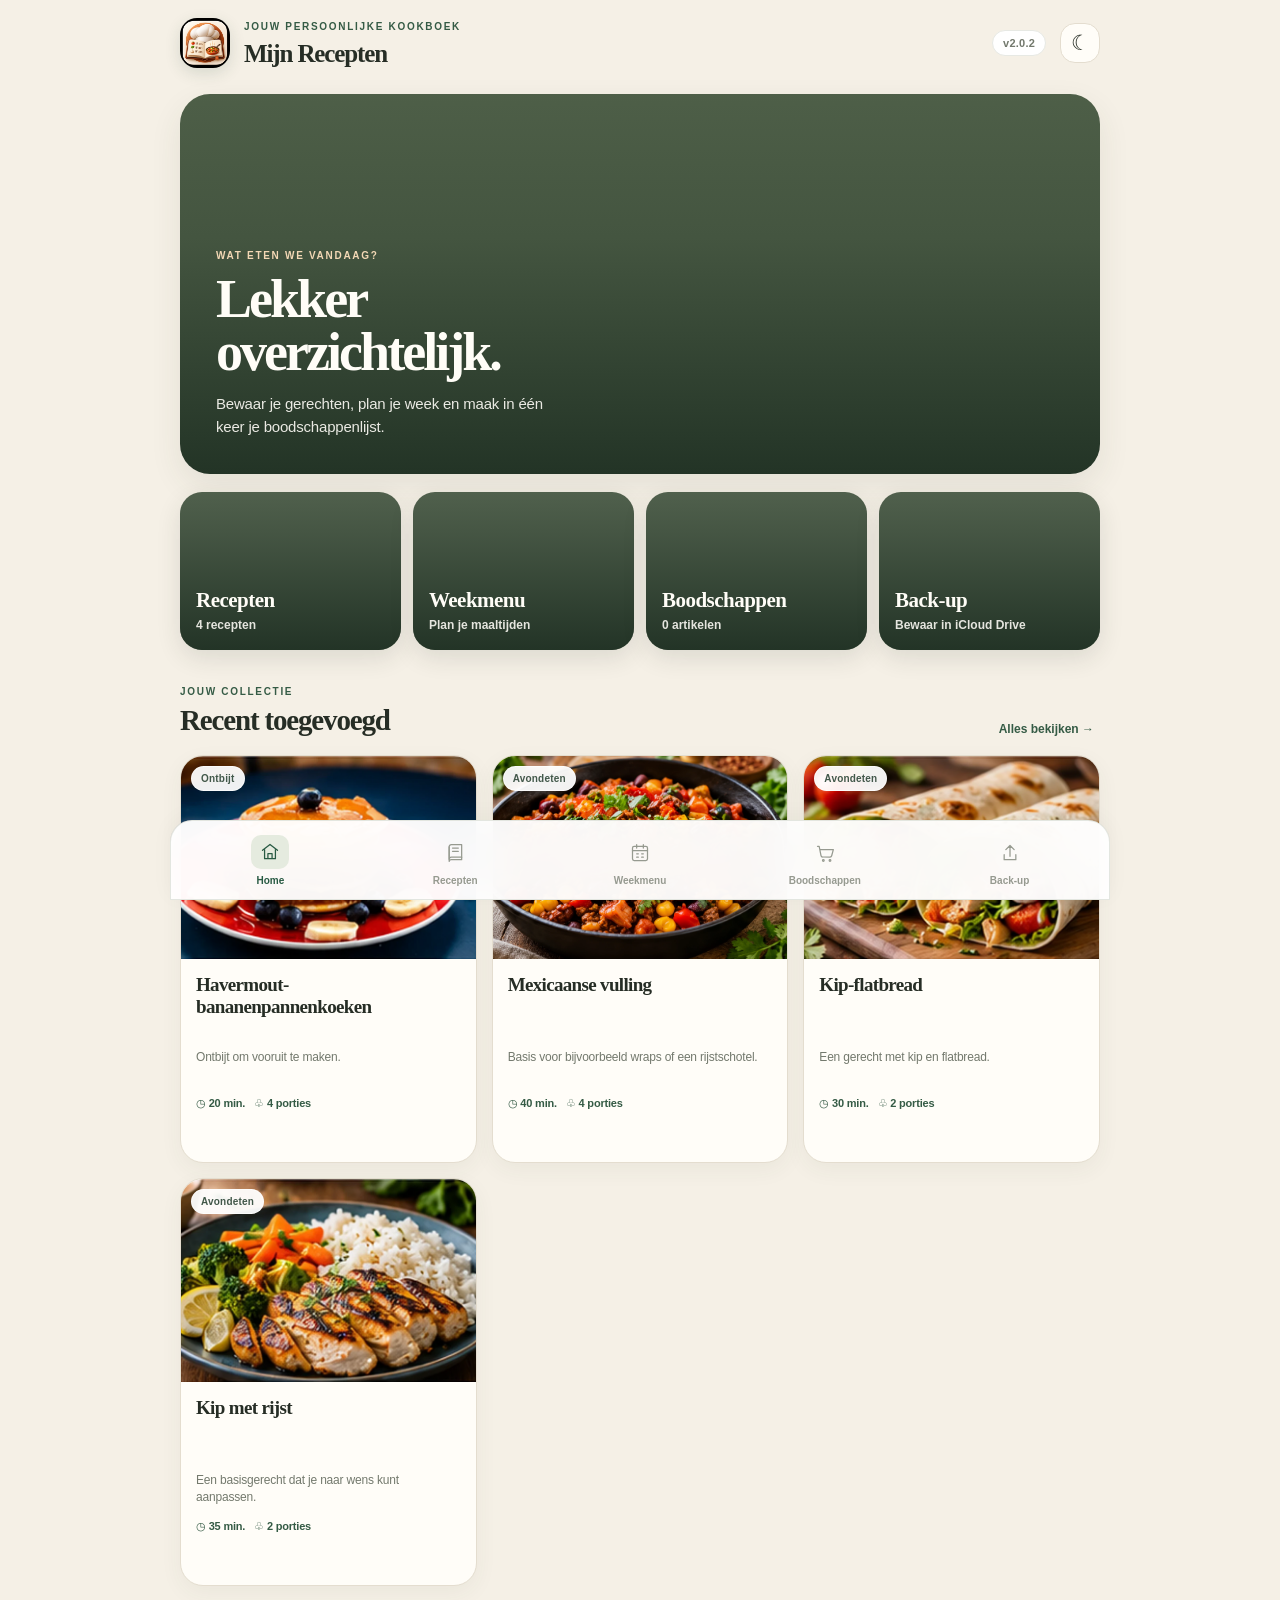
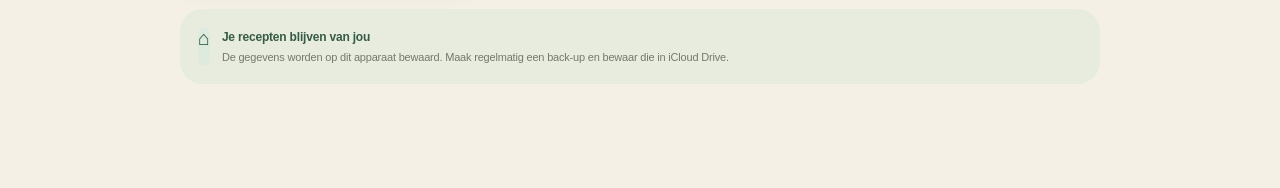
==== index.html @ ea9db0fa "Release Mijn Recepten v2.0.2" ====
<!doctype html>
<html lang="nl">
<head>
  <meta charset="utf-8">
  <meta name="viewport" content="width=device-width, initial-scale=1, viewport-fit=cover">
  <meta name="theme-color" content="#f5f0e6" id="themeColorMeta">
  <meta name="apple-mobile-web-app-capable" content="yes">
  <meta name="apple-mobile-web-app-status-bar-style" content="default">
  <link rel="apple-touch-icon" href="icons/apple-touch-icon.png">
  <link rel="icon" type="image/png" sizes="64x64" href="icons/favicon.png">
  <meta name="description" content="Jouw persoonlijke receptenboek, weekmenu en boodschappenlijst.">
  <title>Mijn Recepten</title>
  <link rel="manifest" href="manifest.webmanifest">
  <link rel="stylesheet" href="styles.css?v=2.0.2">
</head>
<body>
  <div class="app-shell">
    <header class="topbar">
      <img class="brand-mark" src="icons/icon-192.png" alt="" aria-hidden="true">
      <div class="brand-copy"><p class="eyebrow">JOUW PERSOONLIJKE KOOKBOEK</p><h1>Mijn Recepten</h1></div>
      <span class="app-version" data-app-version aria-label="Appversie 1.9.5">v1.9.5</span>
      <button class="theme-toggle" id="themeToggle" type="button" aria-label="Donkere modus inschakelen" title="Donkere modus inschakelen"><span id="themeToggleIcon" aria-hidden="true">☾</span></button>
    </header>

    <main>
      <section class="view active" id="view-home" aria-labelledby="homeTitle">
        <div class="hero">
          <div><p class="eyebrow">WAT ETEN WE VANDAAG?</p><h2 id="homeTitle">Lekker overzichtelijk.</h2><p class="muted">Bewaar je gerechten, plan je week en maak in één keer je boodschappenlijst.</p></div>
          <div class="hero-illustration" aria-hidden="true">✳</div>
        </div>
        <div class="quick-grid">
          <button class="quick-card quick-card-recipes" data-nav="recipes" aria-label="Recepten">
            <span class="quick-card-copy"><strong>Recepten</strong><small id="recipeCount">0 recepten</small></span>
          </button>
          <button class="quick-card quick-card-week" data-nav="week" aria-label="Weekmenu">
            <span class="quick-card-copy"><strong>Weekmenu</strong><small>Plan je maaltijden</small></span>
          </button>
          <button class="quick-card quick-card-shopping" data-nav="shopping" aria-label="Boodschappen">
            <span class="quick-card-copy"><strong>Boodschappen</strong><small id="shoppingCount">0 artikelen</small></span>
          </button>
          <button class="quick-card quick-card-backup" data-nav="backup" aria-label="Back-up">
            <span class="quick-card-copy"><strong>Back-up</strong><small>Bewaar in iCloud Drive</small></span>
          </button>
        </div>
        <div class="section-heading"><div><p class="eyebrow">JOUW COLLECTIE</p><h2>Recent toegevoegd</h2></div><button class="text-button" data-nav="recipes">Alles bekijken →</button></div>
        <div id="recentRecipes" class="recipe-grid"></div>
        <div class="privacy-note"><span>⌂</span><div><strong>Je recepten blijven van jou</strong><p>De gegevens worden op dit apparaat bewaard. Maak regelmatig een back-up en bewaar die in iCloud Drive.</p></div></div>
      </section>

      <section class="view" id="view-recipes" aria-labelledby="recipesTitle">
        <div class="page-heading"><div><p class="eyebrow">JOUW COLLECTIE</p><h2 id="recipesTitle">Recepten</h2><p class="muted">Alles op één plek, helemaal aanpasbaar.</p></div><button class="primary-button" id="addRecipeTop"><span aria-hidden="true">＋</span><span>Recept toevoegen</span></button></div>
        <label class="searchbox"><span>⌕</span><input id="recipeSearch" type="search" placeholder="Zoek op gerecht of ingrediënt…" autocomplete="off"></label>
        <div class="filter-row" id="categoryFilters"></div>
        <div id="allRecipes" class="recipe-grid"></div>
        <div id="recipesEmpty" class="empty-state hidden"><div class="empty-icon">▤</div><h3>Nog geen recepten gevonden</h3><p>Voeg een recept toe of pas je zoekopdracht aan.</p><button class="primary-button" id="addRecipeEmpty">Recept toevoegen</button></div>
      </section>

      <section class="view" id="view-week" aria-labelledby="weekTitle">
        <div class="week-hero" role="img" aria-label="Een tafel met verschillende gerechten"><div><p class="eyebrow">IETS LEKKERS OP DE PLANNING</p><h2>Een smakelijke week.</h2><p>Kies je gerechten en maak plannen voor de komende dagen.</p></div></div>
        <div class="page-heading"><div><p class="eyebrow">VOORUIT PLANNEN</p><h2 id="weekTitle">Weekmenu</h2><p class="muted">Kies een gerecht voor iedere dag.</p></div><button class="secondary-button" id="clearWeek">Leegmaken</button></div>
        <div id="weekDays" class="week-list"></div>
        <div class="bottom-action"><div><strong>Alles op je boodschappenlijst?</strong><p class="muted">Combineer de ingrediënten uit je weekmenu.</p></div><button class="primary-button" id="makeWeekList">Maak lijst →</button></div>
      </section>

      <section class="view" id="view-shopping" aria-labelledby="shoppingTitle">
        <div class="shopping-hero" role="img" aria-label="Verse ingrediënten op een houten tafel">
          <div><p class="eyebrow">VERS & GOED VOORBEREID</p><h2>Alles op je lijstje.</h2><p>Een beetje plannen, heerlijk koken.</p></div>
        </div>
        <div class="page-heading"><div><p class="eyebrow">KLAAR OM TE WINKELEN</p><h2 id="shoppingTitle">Boodschappen</h2><p class="muted">Gecombineerd uit je geselecteerde recepten.</p></div><button class="secondary-button" id="clearShopping">Wissen</button></div>
        <div class="shopping-summary"><div><span class="summary-number" id="shoppingTotal">0</span><span class="muted"> artikelen</span></div><div><span class="summary-number" id="shoppingDone">0</span><span class="muted"> afgevinkt</span></div></div>
        <div id="shoppingItems" class="shopping-groups"></div>
        <div class="shopping-add"><input id="manualItem" type="text" placeholder="Artikel toevoegen…" maxlength="120"><button class="primary-button" id="addManualItem">Toevoegen</button></div>
        <div class="export-panel"><div><strong>Naar Apple Herinneringen</strong><p class="muted">Deel je lijst met de iOS-Opdracht ‘Voeg boodschappen toe’.</p></div><button class="primary-button" id="shareShopping">Deel lijst ↗</button></div>
        <p class="helper-text">Deel de lijst via het iOS-deelmenu en kies je ingestelde Opdracht. De webapp kan Herinneringen niet rechtstreeks aanpassen.</p>
      </section>

      <section class="view" id="view-backup" aria-labelledby="backupTitle">
        <div class="page-heading"><div><p class="eyebrow">JOUW GEGEVENS</p><h2 id="backupTitle">Back-up & herstel</h2><p class="muted">Bewaar zelf een kopie in iCloud Drive.</p><p class="helper-text">Appversie <span data-app-version>1.7.8</span></p></div><div class="backup-icon">↥</div></div>
        <div class="backup-card"><div class="backup-symbol">↓</div><h3>Back-up maken</h3><p>Download je recepten, weekmenu en boodschappen als één JSON-bestand. Sla het bestand daarna op in iCloud Drive via de Bestanden-app.</p><button class="primary-button full-width" id="exportBackup">Download back-upbestand</button></div>
        <div class="backup-card"><div class="backup-symbol">↑</div><h3>Back-up terugzetten</h3><p>Importeer een eerder gemaakt back-upbestand. Je kunt bestaande gegevens vervangen of de recepten samenvoegen.</p><label class="file-button full-width">Kies back-upbestand<input id="importFile" type="file" accept="application/json,.json"></label><div id="importOptions" class="import-options hidden"><p id="importSummary"></p><div class="button-row"><button class="secondary-button" id="mergeImport">Samenvoegen</button><button class="danger-button" id="replaceImport">Alles vervangen</button></div></div></div>
        <div class="backup-card"><div class="backup-symbol">✳</div><h3>Recepten importeren vanuit ChatGPT</h3><p>Vraag ChatGPT om een JSON-receptenbestand voor Mijn Recepten. Kies dat bestand hier. Alleen recepten worden geïmporteerd; je weekmenu en boodschappen blijven ongewijzigd.</p><label class="file-button full-width">Kies receptenbestand (.json)<input id="recipeImportFile" type="file" accept="application/json,.json"></label><div id="recipeImportOptions" class="import-options hidden"><p id="recipeImportSummary"></p><div class="button-row"><button class="secondary-button" id="importNewRecipes">Alleen nieuwe toevoegen</button><button class="primary-button" id="updateImportedRecipes">Importeren / bijwerken</button></div></div><p class="helper-text">Dubbele recepten worden herkend op naam. ‘Alleen nieuwe toevoegen’ slaat bestaande namen over; ‘Importeren / bijwerken’ werkt bestaande recepten met dezelfde naam bij.</p></div>
        <div class="privacy-note"><span>i</span><div><strong>Goed om te weten</strong><p>Deze webapp gebruikt lokale browseropslag. Verwijder de websitegegevens niet voordat je een back-up hebt gemaakt. De back-up is niet automatisch versleuteld; bewaar het bestand op een plek waar alleen jij toegang toe hebt.</p></div></div>
      </section>
    </main>

    <nav class="tabbar" aria-label="Hoofdnavigatie">
      <button class="tab active" data-nav="home"><span class="tab-icon"><svg viewBox="0 0 24 24" aria-hidden="true"><path d="m3 10 9-7 9 7"/><path d="M5.5 9v11h13V9M9.5 20v-6h5v6"/></svg></span><small>Home</small></button>
      <button class="tab" data-nav="recipes"><span class="tab-icon"><svg viewBox="0 0 24 24" aria-hidden="true"><path d="M5 4.5A2.5 2.5 0 0 1 7.5 2H20v18H7.5A2.5 2.5 0 0 0 5 22z"/><path d="M5 4.5v15A2.5 2.5 0 0 1 7.5 17H20M9 6h7M9 10h7"/></svg></span><small>Recepten</small></button>
      <button class="tab" data-nav="week"><span class="tab-icon"><svg viewBox="0 0 24 24" aria-hidden="true"><rect x="3" y="4" width="18" height="17" rx="2"/><path d="M16 2v4M8 2v4M3 9h18M8 13h2M14 13h2M8 17h2M14 17h2"/></svg></span><small>Weekmenu</small></button>
      <button class="tab" data-nav="shopping"><span class="tab-icon"><svg viewBox="0 0 24 24" aria-hidden="true"><path d="M3 4h2l2.2 11.2a2 2 0 0 0 2 1.6h8.9a2 2 0 0 0 1.9-1.5L22 8H6"/><circle cx="10" cy="21" r="1"/><circle cx="18" cy="21" r="1"/></svg></span><small>Boodschappen</small></button>
      <button class="tab" data-nav="backup"><span class="tab-icon"><svg viewBox="0 0 24 24" aria-hidden="true"><path d="M12 16V3m-5 5 5-5 5 5"/><path d="M5 14v6h14v-6"/></svg></span><small>Back-up</small></button>
    </nav>
  </div>

  <dialog id="recipeDialog" class="modal">
    <form id="recipeForm" method="dialog">
      <div class="modal-header"><div><p class="eyebrow">RECEPT BEWERKEN</p><h2 id="recipeDialogTitle">Nieuw recept</h2></div><button type="button" class="icon-button" id="closeRecipe" aria-label="Sluiten">×</button></div>
      <input type="hidden" id="recipeId">
      <label class="field-label">Naam van het gerecht<input id="recipeName" required maxlength="120" placeholder="Bijv. Kip met rijst"></label>
      <div class="two-columns"><label class="field-label">Maaltijdmoment<select id="recipeMealMoment"><option value="">Geen maaltijdmoment</option><option>Ontbijt</option><option>Lunch</option><option>Avondeten</option><option>Snack</option><option>Dessert</option><option>Bijgerecht</option></select></label><label class="field-label">Porties<input id="recipeServings" type="number" min="1" max="100" value="2" required></label></div>
      <label class="field-label">Keuken<select id="recipeCuisine"><option value="">Niet opgegeven</option><option>Nederlands</option><option>Italiaans</option><option>Mexicaans</option><option>Marokkaans</option><option>Aziatisch</option><option>Indonesisch</option><option>Indiaas</option><option>Midden-Oosters</option><option>Internationaal</option></select></label>
      <label class="field-label">Tags <input id="recipeTags" list="recipeTagOptions" placeholder="Kies of typ tags (komma-gescheiden)"><datalist id="recipeTagOptions"><option value="Mealprep"><option value="Pasta"><option value="Rijst &amp; Bowls"><option value="Wraps &amp; Flatbreads"><option value="Kip"><option value="Salades"><option value="Vegetarisch"><option value="Curry"></datalist><span class="helper-text">Optioneel: voeg eigen tags toe, gescheiden door komma’s. Laat leeg als je geen tags wilt; verwijder tekst om tags weg te halen.</span></label>
      <label class="kids-toggle"><input id="recipeKids" type="checkbox"><span>Kindvriendelijk recept</span></label>

      <div class="two-columns"><label class="field-label">Voorbereiding (min.)<input id="recipePrep" type="number" min="0" max="999" value="10"></label><label class="field-label">Bereiding (min.)<input id="recipeCook" type="number" min="0" max="999" value="20"></label></div>
      <label class="field-label">Korte omschrijving<textarea id="recipeDescription" rows="2" placeholder="Wat maakt dit gerecht lekker?"></textarea></label>
      <div class="recipe-photo-editor">
        <div><strong>Foto van het gerecht</strong><p class="muted">Kies een foto uit Foto’s. De afbeelding wordt verkleind en bij dit recept op je iPhone bewaard.</p></div>
        <img id="recipePhotoPreview" class="recipe-photo-preview" alt="Voorbeeld van de gerechtfoto">
        <label class="secondary-button photo-pick-button">Kies iPhone-foto<input id="recipePhotoInput" type="file" accept="image/*"></label>
        <label class="field-label photo-library-label">Of kies uit de fotobibliotheek<select id="recipePhotoLibrary"><option value="">Automatische gerechtfoto</option>
          <option value="havermout-bananenpannenkoeken">Havermout-bananenpannenkoeken</option><option value="mexicaanse-vulling">Mexicaanse vulling</option><option value="kip-met-rijst">Kip met rijst</option><option value="kip-wraps">Kip-wraps</option><option value="pasta-bolognese">Pasta bolognese</option><option value="pasta-carbonara">Pasta carbonara</option><option value="noedels-kip">Noedels met kip</option><option value="kip-curry">Kip curry</option><option value="groentesoep">Groentesoep</option><option value="linzencurry">Linzencurry</option><option value="shakshuka">Shakshuka</option><option value="zalm-met-rijst">Zalm met rijst</option><option value="tonijnsalade">Tonijnsalade</option><option value="quinoa-bowl">Quinoa bowl</option><option value="aardappelen-groente-kip">Aardappelen, groente en kip</option><option value="smoothie-bowl">Smoothie bowl</option><option value="omelet-groente">Omelet met groente</option><option value="hamburgers">Hamburgers</option><option value="falafel-wraps">Falafel-wraps</option><option value="linzensoep">Linzensoep</option><option value="kwark-met-fruit">Kwark met fruit</option>
        </select></label>
        <button type="button" class="text-button photo-remove-button" id="removeRecipePhoto">Eigen foto verwijderen</button>
      </div>
      <div class="subform-heading"><div><h3>Ingrediënten</h3><p class="muted">Hoeveelheid en eenheid zijn optioneel.</p></div><button type="button" class="small-button" id="addIngredient">＋ Ingrediënt</button></div>
      <div id="ingredientEditor" class="ingredient-editor"></div>
      <div class="subform-heading"><div><h3>Bereidingsstappen</h3><p class="muted">Eén stap per regel.</p></div><button type="button" class="small-button" id="addStep">＋ Stap</button></div>
      <div id="stepEditor" class="step-editor"></div>
      <label class="field-label">Eigen notities<textarea id="recipeNotes" rows="2" placeholder="Variaties, tips of bewaarinstructies"></textarea></label>
      <div class="button-row modal-actions"><button type="button" class="secondary-button" id="cancelRecipe">Annuleren</button><button type="submit" class="primary-button">Recept opslaan</button></div>
    </form>
  </dialog>

  <dialog id="detailDialog" class="modal detail-modal"><div id="recipeDetail"></div></dialog>
  <dialog id="weekPickerDialog" class="modal"><form method="dialog" id="weekPickerForm"><div class="modal-header"><div><p class="eyebrow">WEEKMENU</p><h2>Maaltijd plannen</h2></div><button type="button" class="icon-button" id="closeWeekPicker">×</button></div><input type="hidden" id="weekDayKey"><label class="field-label">Kies een recept<select id="weekRecipeSelect"></select></label><label class="field-label">Aantal personen<input id="weekServings" type="number" min="1" max="100" value="2"></label><div class="button-row modal-actions"><button type="button" class="secondary-button" id="removeWeekMeal">Verwijderen</button><button type="submit" class="primary-button">Opslaan</button></div></form></dialog>
  <div id="toast" class="toast" role="status" aria-live="polite"></div>
  <script src="app.js?v=2.0.2"></script>
</body>
</html>
---- styles.css ----
:root{--bg:#f7f5ef;--surface:#fffefa;--ink:#252b24;--muted:#777d72;--line:#e7e5dc;--green:#3e624b;--green-dark:#2f4e3b;--green-pale:#e8eee5;--orange:#d88b54;--red:#a74438;--radius:20px;--shadow:0 8px 28px rgba(42,53,40,.06);font-family:-apple-system,BlinkMacSystemFont,"Segoe UI",sans-serif;color:var(--ink);background:var(--bg);font-synthesis:none}*{box-sizing:border-box}body{margin:0;background:var(--bg);min-height:100vh}.app-shell{max-width:900px;margin:0 auto;padding:0 18px calc(100px + env(safe-area-inset-bottom))}.app-version{margin-left:auto;align-self:center;color:var(--muted);font-size:10px;font-weight:600;letter-spacing:.02em;padding:5px 8px;border:1px solid var(--line);border-radius:999px;background:rgba(255,254,250,.65)}.topbar{display:flex;align-items:center;gap:12px;padding:calc(15px + env(safe-area-inset-top)) 0 22px}.brand-mark{width:42px;height:42px;display:grid;place-items:center;background:var(--green);color:white;border-radius:14px;font-size:13px;font-weight:800;letter-spacing:.05em}.brand-copy{flex:1}.eyebrow{font-size:10px;font-weight:800;letter-spacing:.14em;color:var(--green);margin:0 0 6px}.brand-copy h1{font-size:21px;margin:0;letter-spacing:-.04em}.icon-button{width:42px;height:42px;border:1px solid var(--line);border-radius:14px;background:var(--surface);font-size:23px;color:var(--green);cursor:pointer}.view{display:none;animation:fade .18s ease}.view.active{display:block}@keyframes fade{from{opacity:.65;transform:translateY(3px)}to{opacity:1;transform:none}}h2{font-size:28px;letter-spacing:-.045em;line-height:1.1;margin:0 0 8px}h3{font-size:17px;letter-spacing:-.025em;margin:0 0 6px}p{line-height:1.5}.muted{color:var(--muted);font-size:13px;margin:0}.hero{background:#e9eee5;border-radius:26px;padding:24px 22px;display:flex;align-items:center;min-height:180px;overflow:hidden;position:relative}.hero>div:first-child{max-width:440px;position:relative;z-index:1}.hero h2{font-size:32px;max-width:300px}.hero .muted{max-width:360px}.hero-illustration{position:absolute;right:-12px;bottom:-45px;width:165px;height:165px;border-radius:50%;background:#d3dfce;color:#6d8b6e;display:grid;place-items:center;font-size:100px;opacity:.85}.quick-grid{display:grid;grid-template-columns:repeat(2,minmax(0,1fr));gap:11px;margin:16px 0 30px}.quick-card{display:flex;flex-direction:column;align-items:flex-start;text-align:left;gap:8px;background:var(--surface);border:1px solid var(--line);border-radius:18px;padding:16px;min-height:125px;cursor:pointer;color:var(--ink)}.quick-icon{display:grid;place-items:center;background:var(--green-pale);color:var(--green);width:35px;height:35px;border-radius:12px;font-size:20px}.quick-card strong{font-size:14px}.quick-card small{font-size:11px;color:var(--muted)}.section-heading,.page-heading{display:flex;align-items:center;justify-content:space-between;gap:14px;margin:25px 0 16px}.section-heading h2{font-size:22px;margin:0}.text-button{border:0;background:transparent;color:var(--green);font-weight:700;font-size:12px;white-space:nowrap;cursor:pointer}.page-heading{align-items:flex-start;margin:5px 0 22px}.page-heading h2{margin-bottom:7px}.primary-button,.secondary-button,.danger-button,.small-button,.file-button{display:inline-flex;justify-content:center;align-items:center;gap:7px;border-radius:13px;padding:12px 15px;font-weight:700;font-size:12px;border:1px solid transparent;cursor:pointer;text-decoration:none;min-height:42px}.primary-button{background:var(--green);color:white}.primary-button:hover{background:var(--green-dark)}.secondary-button{background:var(--surface);color:var(--green);border-color:var(--line)}.danger-button{background:#fff0ee;color:var(--red);border-color:#f0d4d0}.small-button{padding:8px 10px;min-height:34px;background:var(--green-pale);color:var(--green)}.full-width{width:100%}.searchbox{display:flex;align-items:center;gap:10px;background:var(--surface);border:1px solid var(--line);border-radius:15px;padding:0 14px;height:48px}.searchbox span{font-size:24px;color:var(--muted)}input,textarea,select{font:inherit;color:var(--ink)}.searchbox input{border:0;outline:0;background:transparent;width:100%;font-size:13px}.filter-row{display:flex;gap:7px;overflow-x:auto;padding:13px 0 17px;scrollbar-width:none}.filter-chip{border:1px solid var(--line);background:var(--surface);border-radius:99px;padding:8px 12px;font-size:11px;white-space:nowrap;color:var(--muted);cursor:pointer}.filter-chip.active{background:var(--green);border-color:var(--green);color:white}.recipe-grid{display:grid;grid-template-columns:repeat(2,minmax(0,1fr));gap:12px}.recipe-card{background:var(--surface);border:1px solid var(--line);border-radius:18px;overflow:hidden;cursor:pointer;min-width:0;box-shadow:0 3px 12px rgba(40,50,40,.025)}.recipe-card:active{transform:scale(.99)}.recipe-art{height:112px;background:linear-gradient(135deg,#e9eee5,#f4e9dc);display:grid;place-items:center;font-size:36px;position:relative}.recipe-art .category-pill{position:absolute;left:9px;top:9px;background:rgba(255,254,250,.9);border-radius:99px;padding:5px 8px;font-size:9px;color:var(--green);font-weight:700}.recipe-card-body{padding:12px}.recipe-card h3{font-size:14px;line-height:1.3;min-height:35px}.recipe-meta{display:flex;gap:8px;color:var(--muted);font-size:10px;margin-top:10px;flex-wrap:wrap}.recipe-description{font-size:11px;color:var(--muted);margin:5px 0 0;display:-webkit-box;-webkit-line-clamp:2;-webkit-box-orient:vertical;overflow:hidden}.privacy-note{display:flex;gap:12px;background:#eeeee6;border-radius:16px;padding:15px;margin:23px 0 4px;color:var(--green)}.privacy-note>span{flex-shrink:0;font-size:20px}.privacy-note strong{font-size:12px}.privacy-note p{font-size:11px;color:var(--muted);margin:4px 0 0}.empty-state{text-align:center;padding:42px 15px;color:var(--muted)}.empty-state h3{color:var(--ink);margin-top:12px}.empty-state p{font-size:13px;margin-bottom:18px}.empty-icon{width:65px;height:65px;border-radius:22px;display:grid;place-items:center;background:var(--green-pale);color:var(--green);font-size:30px;margin:0 auto}.hidden{display:none!important}.tabbar{position:fixed;z-index:5;bottom:0;left:0;right:0;display:flex;justify-content:space-around;gap:2px;padding:9px 8px calc(9px + env(safe-area-inset-bottom));background:rgba(255,254,250,.96);border-top:1px solid var(--line);backdrop-filter:blur(18px);max-width:900px;margin:auto}.tab{flex:1;display:flex;flex-direction:column;align-items:center;gap:4px;border:0;background:transparent;color:#969a90;padding:4px 0;cursor:pointer}.tab span{font-size:20px;line-height:22px}.tab small{font-size:9px;font-weight:650}.tab.active{color:var(--green)}.tab.active span{background:var(--green-pale);border-radius:10px;padding:4px 14px}.week-list{display:flex;flex-direction:column;gap:9px}.week-day{display:grid;grid-template-columns:60px minmax(0,1fr) 38px;gap:11px;align-items:center;background:var(--surface);border:1px solid var(--line);border-radius:17px;padding:12px}.day-label strong{display:block;font-size:12px}.day-label small{font-size:10px;color:var(--muted)}.week-meal{min-width:0}.week-meal strong{display:block;font-size:13px;overflow-wrap:anywhere}.week-meal small{display:block;color:var(--muted);font-size:10px;margin-top:3px}.day-add{height:36px;width:36px;border:1px solid var(--line);background:#fff;border-radius:12px;color:var(--green);font-size:21px;cursor:pointer}.bottom-action{display:flex;justify-content:space-between;align-items:center;gap:12px;background:var(--green-pale);border-radius:18px;padding:16px;margin-top:18px}.bottom-action strong{font-size:12px}.bottom-action p{margin-top:4px}.shopping-summary{display:flex;gap:24px;padding:14px 16px;background:var(--green-pale);border-radius:15px;margin-bottom:15px}.summary-number{font-size:20px;font-weight:800;color:var(--green)}.shopping-groups{display:flex;flex-direction:column;gap:15px}.shopping-group{background:var(--surface);border:1px solid var(--line);border-radius:17px;padding:14px}.shopping-group h3{font-size:13px;margin-bottom:10px}.shopping-item{display:flex;align-items:center;gap:10px;padding:9px 0;border-bottom:1px solid #f0eee7;font-size:13px}.shopping-item:last-child{border-bottom:0}.shopping-item input[type=checkbox]{accent-color:var(--green);width:18px;height:18px;flex-shrink:0}.shopping-item .item-name{flex:1;overflow-wrap:anywhere}.shopping-item .item-qty{font-size:11px;color:var(--muted);white-space:nowrap}.shopping-item.done .item-name{text-decoration:line-through;color:#9a9e94}.shopping-item button{border:0;background:transparent;color:#9a9e94;font-size:17px;padding:2px 4px;cursor:pointer}.shopping-add{display:flex;gap:8px;margin-top:15px}.shopping-add input{flex:1;min-width:0;border:1px solid var(--line);background:var(--surface);border-radius:13px;padding:0 12px;font-size:13px}.export-panel{display:flex;justify-content:space-between;align-items:center;gap:10px;padding:16px;background:#e9eee5;border-radius:18px;margin-top:20px}.export-panel strong{font-size:13px}.export-panel p{margin-top:4px;max-width:220px}.helper-text{font-size:11px;color:var(--muted);margin:10px 2px 0}.backup-icon{font-size:24px;color:var(--green);background:var(--green-pale);border-radius:14px;width:46px;height:46px;display:grid;place-items:center}.backup-card{background:var(--surface);border:1px solid var(--line);border-radius:20px;padding:20px;margin-bottom:13px}.backup-card>p{font-size:12px;color:var(--muted);margin:8px 0 17px}.backup-symbol{width:42px;height:42px;border-radius:14px;background:var(--green-pale);color:var(--green);display:grid;place-items:center;font-size:22px;margin-bottom:13px}.file-button{background:var(--surface);color:var(--green);border-color:var(--line);position:relative}.file-button input{position:absolute;inset:0;width:100%;height:100%;opacity:0;cursor:pointer}.import-options{margin-top:14px;padding-top:14px;border-top:1px solid var(--line)}.import-options p{font-size:12px;color:var(--muted)}.button-row{display:flex;gap:8px}.button-row>*{flex:1}.modal{border:0;border-radius:24px;padding:22px;width:min(640px,calc(100% - 22px));max-height:88dvh;overflow:auto;background:var(--bg);color:var(--ink);box-shadow:0 20px 70px rgba(20,30,20,.25)}.modal::backdrop{background:rgba(22,30,22,.45);backdrop-filter:blur(3px)}.modal-header{display:flex;align-items:flex-start;justify-content:space-between;gap:12px;margin-bottom:22px}.modal-header h2{font-size:24px}.field-label{display:flex;flex-direction:column;gap:7px;font-size:12px;font-weight:700;margin-bottom:14px}.field-label input,.field-label select,.field-label textarea{border:1px solid var(--line);background:var(--surface);border-radius:12px;padding:12px;font-size:13px;outline-color:var(--green);width:100%;font-weight:400}.field-label textarea{resize:vertical}.two-columns{display:grid;grid-template-columns:1fr 1fr;gap:10px}.subform-heading{display:flex;justify-content:space-between;align-items:center;margin:20px 0 10px}.subform-heading h3{margin:0;font-size:15px}.subform-heading p{font-size:10px;margin-top:3px}.ingredient-editor{display:flex;flex-direction:column;gap:7px}.ingredient-row{display:grid;grid-template-columns:minmax(0,1fr) 70px 75px 32px;gap:5px}.ingredient-row input{width:100%;min-width:0;border:1px solid var(--line);border-radius:9px;padding:10px 7px;font-size:11px;background:var(--surface)}.remove-row{border:0;border-radius:9px;background:#f5e7e4;color:var(--red);font-size:17px}.step-editor{display:flex;flex-direction:column;gap:7px}.step-row{display:grid;grid-template-columns:27px 1fr 32px;gap:7px;align-items:start}.step-number{height:29px;width:27px;display:grid;place-items:center;background:var(--green-pale);border-radius:8px;font-size:11px;color:var(--green);font-weight:700}.step-row textarea{width:100%;border:1px solid var(--line);border-radius:9px;padding:9px;font-size:12px;background:var(--surface);resize:vertical}.modal-actions{margin-top:22px}.detail-modal{padding:0;overflow:hidden}.detail-cover{height:140px;background:linear-gradient(135deg,#e9eee5,#f4e9dc);display:flex;align-items:center;justify-content:center;font-size:54px;position:relative}.detail-cover .icon-button{position:absolute;right:14px;top:14px}.detail-content{padding:22px;max-height:calc(88dvh - 140px);overflow:auto}.detail-content h2{font-size:27px}.detail-top-actions{display:grid;grid-template-columns:repeat(2,minmax(0,1fr));gap:8px;margin:16px 0 22px;min-width:0}.detail-top-actions button{width:100%;min-width:0;white-space:normal;overflow-wrap:anywhere;padding-left:10px;padding-right:10px}.detail-top-actions #detailSendCalorieTracker{grid-column:1/-1}.detail-section{margin-top:20px}.detail-section h3{margin-bottom:11px}.detail-ingredient{display:flex;gap:10px;padding:8px 0;border-bottom:1px solid var(--line);font-size:13px}.detail-ingredient span:last-child{margin-left:auto;color:var(--muted);white-space:nowrap}.detail-step{display:flex;gap:11px;margin:13px 0}.detail-step-num{flex-shrink:0;width:25px;height:25px;display:grid;place-items:center;background:var(--green-pale);color:var(--green);border-radius:8px;font-size:11px;font-weight:800}.detail-step p{font-size:13px;margin:2px 0}.toast{position:fixed;z-index:10;bottom:calc(85px + env(safe-area-inset-bottom));left:50%;transform:translate(-50%,20px);opacity:0;pointer-events:none;background:#293b2e;color:white;padding:12px 17px;border-radius:13px;font-size:12px;box-shadow:var(--shadow);max-width:calc(100% - 30px);transition:all .2s}.toast.show{opacity:1;transform:translate(-50%,0)}.empty-small{font-size:12px;color:var(--muted);padding:12px 0}.status-pill{display:inline-block;background:#f4e8d8;color:#875b31;border-radius:99px;padding:4px 7px;font-size:9px;font-weight:700}
@media(min-width:640px){.app-shell{padding-left:28px;padding-right:28px}.hero{padding:30px}.quick-grid{grid-template-columns:repeat(4,minmax(0,1fr))}.quick-card{min-height:140px}.recipe-grid{grid-template-columns:repeat(3,minmax(0,1fr))}.recipe-art{height:140px}.tabbar{left:50%;transform:translateX(-50%);width:100%;border-left:1px solid var(--line);border-right:1px solid var(--line);border-radius:18px 18px 0 0}.week-day{grid-template-columns:80px minmax(0,1fr) 42px;padding:15px 18px}.hero-illustration{right:30px}.shopping-groups{display:grid;grid-template-columns:repeat(2,minmax(0,1fr));align-items:start}}
@media(max-width:370px){.app-shell{padding-left:12px;padding-right:12px}.hero{padding:18px}.hero h2{font-size:27px}.primary-button,.secondary-button{padding:10px;font-size:11px}.page-heading{gap:8px}.page-heading h2{font-size:25px}.recipe-grid{gap:8px}.recipe-card-body{padding:9px}.recipe-art{height:92px}.recipe-card h3{font-size:13px}.ingredient-row{grid-template-columns:minmax(0,1fr) 55px 63px 28px}.tab small{font-size:8px}}


/* Version 1.5.0: persistent light/dark themes */
.brand-mark{object-fit:cover;border-radius:13px;background:var(--surface);box-shadow:0 2px 7px rgba(0,0,0,.08)}
.theme-toggle{flex:0 0 40px;width:40px;height:40px;border:1px solid var(--line);border-radius:14px;background:var(--surface);color:var(--ink);display:grid;place-items:center;font-size:21px;cursor:pointer;box-shadow:0 2px 8px rgba(0,0,0,.04)}
.theme-toggle:focus-visible{outline:3px solid var(--orange);outline-offset:2px}
html[data-theme="dark"]{color-scheme:dark;--bg:#171a17;--surface:#222722;--ink:#f0f0e9;--muted:#b0b7ad;--line:#383f38;--green:#a9c7a9;--green-dark:#bfd8bd;--green-pale:#2d392e;--orange:#e9a36c;--red:#f08b80;--shadow:0 8px 28px rgba(0,0,0,.24);background:var(--bg);color:var(--ink)}
html[data-theme="dark"] body{background:var(--bg);color:var(--ink)}
html[data-theme="dark"] .app-version{background:#222722}
html[data-theme="dark"] .hero{background:#29372b}
html[data-theme="dark"] .hero-illustration{background:#354a38;color:#b0c8ac}
html[data-theme="dark"] .quick-icon,html[data-theme="dark"] .empty-icon,html[data-theme="dark"] .backup-symbol,html[data-theme="dark"] .day-add,html[data-theme="dark"] .small-button{background:#334334;color:var(--green)}
html[data-theme="dark"] .quick-card,html[data-theme="dark"] .recipe-card,html[data-theme="dark"] .week-day,html[data-theme="dark"] .shopping-group,html[data-theme="dark"] .backup-card,html[data-theme="dark"] .searchbox,html[data-theme="dark"] .filter-chip,html[data-theme="dark"] .field-label input,html[data-theme="dark"] .field-label select,html[data-theme="dark"] .field-label textarea,html[data-theme="dark"] .ingredient-row input,html[data-theme="dark"] .step-row textarea,html[data-theme="dark"] .shopping-add input{background:var(--surface);color:var(--ink);border-color:var(--line)}
html[data-theme="dark"] .filter-chip.active,html[data-theme="dark"] .primary-button{background:#789879;color:#101810;border-color:#789879}
html[data-theme="dark"] .secondary-button,html[data-theme="dark"] .file-button,html[data-theme="dark"] .icon-button,html[data-theme="dark"] .theme-toggle{background:var(--surface);color:var(--ink);border-color:var(--line)}
html[data-theme="dark"] .tabbar{background:rgba(28,32,28,.96);border-color:var(--line)}
html[data-theme="dark"] .tab{color:#a2aaa0}html[data-theme="dark"] .tab.active{color:#c5dec2}html[data-theme="dark"] .tab.active span{background:#334334}
html[data-theme="dark"] .privacy-note{background:#252f26;color:#c4d8c0}
html[data-theme="dark"] .bottom-action,html[data-theme="dark"] .shopping-summary{background:#29372b}
html[data-theme="dark"] .export-panel{background:#29372b}
html[data-theme="dark"] .recipe-art,html[data-theme="dark"] .detail-cover{background:linear-gradient(135deg,#29372b,#3b3028)}
html[data-theme="dark"] .recipe-art .category-pill{background:rgba(34,39,34,.94);color:#d4e5d0}
html[data-theme="dark"] .shopping-item{border-color:var(--line)}
html[data-theme="dark"] .modal{background:var(--bg);color:var(--ink)}
html[data-theme="dark"] .remove-row{background:#472c29;color:#ffb1a8}
html[data-theme="dark"] .status-pill{background:#473a2d;color:#f0c69a}
html[data-theme="dark"] input,html[data-theme="dark"] textarea,html[data-theme="dark"] select{color:var(--ink)}
@media (prefers-reduced-motion:reduce){.view{animation:none}.toast{transition:none}}

/* Consistent inline icons for iOS Safari */
.quick-icon svg{width:21px;height:21px;fill:none;stroke:currentColor;stroke-width:1.4;stroke-linecap:round;stroke-linejoin:round}.tab span svg{width:20px;height:20px;fill:none;stroke:currentColor;stroke-width:1.5;stroke-linecap:round;stroke-linejoin:round;vertical-align:middle}


/* Mijn Recepten 1.6.0 — modern minimalistische visuele laag */
:root{
  --bg:#f8f8f5;--surface:#ffffff;--ink:#202721;--muted:#737a73;
  --line:#e5e8e2;--green:#285a43;--green-dark:#1f4835;--green-pale:#edf3ee;
  --orange:#c78b61;--red:#b84c43;--radius:22px;
  --shadow:0 4px 18px rgba(24,42,31,.045);
}
body{letter-spacing:-.012em}
.app-shell{max-width:980px;padding-left:20px;padding-right:20px}
.topbar{padding-top:calc(18px + env(safe-area-inset-top));padding-bottom:26px;gap:13px}
.brand-mark{border-radius:15px;box-shadow:0 3px 12px rgba(31,72,53,.12)}
.eyebrow{font-size:10px;letter-spacing:.16em}
.brand-copy h1{font-size:24px;font-weight:760;letter-spacing:-.055em}
.app-version{font-size:11px;padding:6px 10px;background:#fff;border-color:#e7e9e4}
.theme-toggle{border-radius:15px;box-shadow:none}
h2{font-size:clamp(25px,5vw,32px);letter-spacing:-.055em;font-weight:760}
h3{letter-spacing:-.035em}
.hero{min-height:250px;padding:28px;border-radius:26px;background:#edf1eb;position:relative;overflow:hidden;align-items:flex-end}
.hero>div:first-child{position:relative;z-index:1;max-width:76%}
.hero h2{font-size:clamp(30px,6vw,42px);line-height:1.04;max-width:440px;margin:10px 0 12px}
.hero .muted{max-width:370px;font-size:15px;line-height:1.55;color:#68736a}
.hero-illustration{position:absolute;right:-10px;bottom:-22px;width:210px;height:210px;border-radius:50%;background:#dfe8dc;color:#54715a;font-size:105px;display:grid;place-items:center;opacity:.9}
.quick-grid{gap:12px;margin:22px 0 36px}
.quick-card{min-height:146px;padding:18px;border-radius:22px;border:1px solid #e7e9e4;background:#fff;box-shadow:0 2px 7px rgba(24,42,31,.025);gap:11px;align-content:start}
.quick-card:active{transform:scale(.985)}
.quick-icon{width:42px;height:42px;border-radius:15px;background:#edf3ee;color:#285a43;font-size:20px}
.quick-card strong{font-size:16px;font-weight:720}
.quick-card small{font-size:13px;line-height:1.4}
.section-heading,.page-heading{margin:28px 0 18px;align-items:flex-end}
.section-heading h2,.page-heading h2{font-size:29px;margin-top:4px}
.text-button{font-weight:650}
.primary-button,.secondary-button,.danger-button,.small-button,.file-button{min-height:44px;border-radius:14px;font-weight:650}
.primary-button{background:var(--green);box-shadow:0 2px 4px rgba(31,72,53,.08)}
.primary-button:hover{background:var(--green-dark)}
.secondary-button,.file-button{background:#fff;border-color:var(--line)}
.searchbox{height:48px;border-radius:15px;background:#f0f2ee;border:1px solid transparent;padding:0 15px}
.searchbox:focus-within{border-color:#9ab7a3;background:#fff}
input,textarea,select{border-radius:13px}
.filter-row{gap:8px;margin:15px 0 19px}
.filter-chip{border:1px solid #e5e8e2;background:#fff;padding:9px 14px;font-size:12px;font-weight:650}
.filter-chip.active{background:#285a43;border-color:#285a43;color:#fff}
.recipe-grid{gap:14px}
.recipe-card{border:1px solid #e8eae5;border-radius:21px;background:#fff;box-shadow:0 3px 12px rgba(24,42,31,.035);overflow:hidden}
.recipe-card:active{transform:scale(.985)}
.recipe-art{min-height:145px;background:linear-gradient(135deg,#e6ede4 0%,#f4eee5 100%);position:relative;display:flex;align-items:center;justify-content:center;font-size:58px}
.recipe-art .category-pill{top:10px;left:10px;background:rgba(255,255,255,.94);color:#42584a;border:1px solid rgba(255,255,255,.7);font-size:10px;font-weight:700;padding:6px 9px}
.recipe-card-body{padding:14px 14px 15px}
.recipe-card h3{font-size:16px;line-height:1.25;margin-bottom:7px}
.recipe-description{font-size:12px;line-height:1.45}
.recipe-meta{gap:12px;font-size:11px;font-weight:550;color:#777f76}
.privacy-note{border:1px solid #e0e9df;background:#f0f5ef;border-radius:18px;padding:17px}
.privacy-note>span{border-radius:13px;background:#dfeadf;color:#285a43}
.tabbar{max-width:940px;border:1px solid rgba(224,228,221,.9);border-radius:22px 22px 0 0;background:rgba(255,255,255,.96);padding:10px 8px calc(10px + env(safe-area-inset-bottom));box-shadow:0 -4px 22px rgba(25,40,30,.04)}
.tab{gap:5px;font-weight:600}
.tab span{width:38px;height:34px;border-radius:12px;font-size:19px}
.tab.active{color:#285a43}
.tab.active span{background:#eaf1e9;color:#285a43}
.week-day,.shopping-group,.backup-card{border:1px solid #e7e9e4;border-radius:20px;background:#fff;box-shadow:0 2px 10px rgba(24,42,31,.025)}
.week-day{padding:14px}
.bottom-action,.shopping-summary,.export-panel{border:1px solid #dfe8df;background:#edf3ed;border-radius:20px;padding:18px}
.shopping-item{padding:13px 4px}
.backup-card{padding:22px}
.backup-symbol{width:48px;height:48px;border-radius:16px;background:#edf3ee;color:#285a43}
.modal{border:1px solid var(--line);border-radius:26px;box-shadow:0 18px 70px rgba(0,0,0,.18)}
.field-label{font-weight:650}
@media(min-width:680px){
 .hero{min-height:280px;padding:36px}
 .quick-card{min-height:158px;padding:22px}
 .recipe-art{min-height:190px}
 .recipe-grid{gap:18px}
}
@media(max-width:420px){
 .app-shell{padding-left:15px;padding-right:15px}
 .topbar{gap:9px}
 .brand-copy h1{font-size:21px}
 .eyebrow{font-size:9px}
 .hero{min-height:220px;padding:21px}
 .hero>div:first-child{max-width:84%}
 .hero-illustration{width:150px;height:150px;font-size:76px;right:-22px;bottom:-20px}
 .quick-card{min-height:132px;padding:14px}
 .recipe-art{min-height:118px}
 .recipe-card-body{padding:12px}
 .tabbar{padding-left:2px;padding-right:2px}
 .tab span{width:33px}
}
html[data-theme="dark"]{
 --bg:#151a16;--surface:#202720;--ink:#f2f4ee;--muted:#b3bcb2;--line:#39443a;
 --green:#a8c8af;--green-dark:#c0d9c4;--green-pale:#29392d;--shadow:0 8px 28px rgba(0,0,0,.25)
}
html[data-theme="dark"] .hero{background:#26372b}
html[data-theme="dark"] .hero-illustration{background:#314936;color:#9fbea4}
html[data-theme="dark"] .quick-card,html[data-theme="dark"] .recipe-card,html[data-theme="dark"] .week-day,html[data-theme="dark"] .shopping-group,html[data-theme="dark"] .backup-card{background:var(--surface);border-color:var(--line)}
html[data-theme="dark"] .quick-icon,html[data-theme="dark"] .tab.active span{background:#304435;color:#c2dec7}
html[data-theme="dark"] .app-version,html[data-theme="dark"] .secondary-button,html[data-theme="dark"] .file-button{background:var(--surface);border-color:var(--line)}
html[data-theme="dark"] .searchbox{background:#252d26}
html[data-theme="dark"] .filter-chip{background:var(--surface);border-color:var(--line);color:var(--ink)}
html[data-theme="dark"] .filter-chip.active,html[data-theme="dark"] .primary-button{background:#789d80;color:#101810;border-color:#789d80}
html[data-theme="dark"] .tabbar{background:rgba(28,34,29,.97);border-color:var(--line)}
html[data-theme="dark"] .privacy-note,html[data-theme="dark"] .bottom-action,html[data-theme="dark"] .shopping-summary,html[data-theme="dark"] .export-panel{background:#26372b;border-color:#394b3b}


/* Version 1.7.0 — Modern kookboek: visual redesign only */
:root{--bg:#f5f0e6;--surface:#fffdf8;--ink:#262d25;--muted:#73796d;--line:#e4ddcf;--green:#355b45;--green-dark:#244432;--green-pale:#e5ebdf;--orange:#c9804a;--radius:24px;--shadow:0 12px 32px rgba(53,66,47,.09)}
body{background:var(--bg)}
.app-shell{max-width:960px;padding-left:20px;padding-right:20px}
.topbar{padding-top:calc(18px + env(safe-area-inset-top));padding-bottom:26px;gap:14px}
.brand-mark{width:50px;height:50px;border-radius:17px;box-shadow:0 5px 16px rgba(36,68,50,.14)}
.brand-copy h1{font-family:Georgia,"Times New Roman",serif;font-size:25px;letter-spacing:-.045em}
.eyebrow{letter-spacing:.17em;font-size:10px}
.hero{min-height:330px;align-items:flex-end;padding:28px 24px;color:#fffdf7;background-color:#52634b;background-image:linear-gradient(0deg,rgba(26,43,31,.84) 0%,rgba(26,43,31,.25) 62%,rgba(26,43,31,.08) 100%),url("https://images.unsplash.com/photo-1490645935967-10de6ba17061?auto=format&fit=crop&w=1400&q=85");background-position:center;background-size:cover;border-radius:30px;box-shadow:var(--shadow)}
.hero>div:first-child{max-width:520px}.hero .eyebrow{color:#f3d8b5}.hero h2{font-family:Georgia,"Times New Roman",serif;font-size:clamp(36px,8vw,54px);line-height:.99;max-width:390px;text-wrap:balance}.hero .muted{color:rgba(255,253,247,.9);font-size:15px;max-width:350px}.hero-illustration{display:none}
.quick-grid{gap:12px;margin:18px 0 34px}.quick-card{min-height:150px;border-radius:22px;padding:18px;gap:10px;box-shadow:0 5px 18px rgba(53,66,47,.035);transition:transform .16s ease,box-shadow .16s ease}.quick-card:active{transform:scale(.985)}.quick-icon{width:42px;height:42px;border-radius:15px;font-size:22px}.quick-card strong{font-family:Georgia,"Times New Roman",serif;font-size:17px;letter-spacing:-.02em}.quick-card small{font-size:12px}
.section-heading{margin-top:34px}.section-heading h2,.page-heading h2{font-family:Georgia,"Times New Roman",serif;font-size:29px;letter-spacing:-.04em}.page-heading{margin-top:8px}.recipe-grid{gap:15px}
.recipe-card{overflow:hidden;border-radius:23px;border:1px solid var(--line);background:var(--surface);box-shadow:0 7px 22px rgba(53,66,47,.055);transition:transform .16s ease,box-shadow .16s ease}.recipe-card:active{transform:scale(.99)}
.recipe-art{height:auto;aspect-ratio:1.45/1;position:relative;display:block;overflow:hidden;background:#e3e7dc}.recipe-photo{display:block;width:100%;height:100%;object-fit:cover;transition:transform .35s ease}.recipe-card:hover .recipe-photo{transform:scale(1.035)}
.recipe-art>span:not(.category-pill){position:absolute;right:12px;bottom:12px;display:grid;place-items:center;width:39px;height:39px;border-radius:50%;background:rgba(255,253,248,.92);box-shadow:0 4px 14px rgba(0,0,0,.12);font-size:21px}
.category-pill{position:absolute;z-index:1;top:12px;left:12px;background:rgba(255,253,248,.94);color:var(--green-dark);border:1px solid rgba(255,255,255,.55);border-radius:999px;padding:6px 10px;font-size:10px;font-weight:750;letter-spacing:.02em}
.recipe-card-body{padding:15px 15px 16px}.recipe-card-body h3{font-family:Georgia,"Times New Roman",serif;font-size:19px;line-height:1.15;margin-bottom:7px}.recipe-description{color:var(--muted);font-size:12px;line-height:1.45;margin:0 0 13px}.recipe-meta{display:flex;flex-wrap:wrap;gap:9px;color:var(--green);font-size:11px;font-weight:650}
.searchbox{border-radius:16px;background:var(--surface);border-color:var(--line)}.filter-chip{border-radius:999px;padding:9px 13px}.filter-chip.active{background:var(--green)}.primary-button,.secondary-button,.small-button,.file-button{border-radius:999px}.view{animation-duration:.22s}.privacy-note{background:#e8ecdf;border:0;border-radius:22px;padding:18px}
@media(min-width:620px){.recipe-grid{grid-template-columns:repeat(3,minmax(0,1fr))}.hero{min-height:380px;padding:36px}.quick-card{min-height:160px}}
@media(max-width:420px){.app-shell{padding-left:15px;padding-right:15px}.hero{min-height:310px;padding:22px 20px}.hero h2{font-size:39px}.quick-card{min-height:140px;padding:15px}.recipe-card-body{padding:13px}.recipe-card-body h3{font-size:17px}}


/* v1.7.1 — visuele kookboektegels en boodschappenbanner */
.quick-card {
  position: relative;
  isolation: isolate;
  overflow: hidden;
  justify-content: flex-end;
  min-height: 158px;
  padding: 16px;
  border: 0;
  border-radius: 22px;
  color: #fffdf7;
  background-color: #53634f;
  background-size: cover;
  background-position: center;
  box-shadow: 0 8px 24px rgba(42,53,40,.12);
}
.quick-card::before {
  content: "";
  position: absolute;
  inset: 0;
  z-index: -1;
  background: linear-gradient(0deg, rgba(25,42,30,.83) 0%, rgba(25,42,30,.23) 75%, rgba(25,42,30,.05) 100%);
  transition: opacity .2s ease;
}
.quick-card:active { transform: scale(.985); }
.quick-card-recipes {
  background-image: url("https://images.unsplash.com/photo-1490645935967-10de6ba17061?auto=format&fit=crop&w=900&q=82");
}
.quick-card-week {
  background-image: url("https://images.unsplash.com/photo-1547592180-85f173990554?auto=format&fit=crop&w=900&q=82");
}
.quick-card-shopping {
  background-image: url("https://images.unsplash.com/photo-1542838132-92c53300491e?auto=format&fit=crop&w=900&q=82");
}
.quick-card-backup {
  background-image: url("https://images.unsplash.com/photo-1498837167922-ddd27525d352?auto=format&fit=crop&w=900&q=82");
}
.quick-card .quick-icon { display: none; }
.quick-card-copy { position: relative; z-index: 1; display: flex; flex-direction: column; align-items: flex-start; gap: 5px; }
.quick-card strong {
  font-family: Georgia, "Times New Roman", serif;
  font-size: 21px;
  letter-spacing: -.025em;
  line-height: 1.1;
  color: #fffdf7;
}
.quick-card small { color: rgba(255,253,247,.88); font-size: 12px; font-weight: 550; }
.recipe-art > span:not(.category-pill) { display: none !important; }
.recipe-art { display: block; overflow: hidden; }
.recipe-photo { display: block; width: 100%; height: 100%; object-fit: cover; }
.shopping-hero {
  position: relative;
  isolation: isolate;
  display: flex;
  align-items: flex-end;
  min-height: 190px;
  margin: 4px 0 24px;
  padding: 23px 21px;
  border-radius: 27px;
  overflow: hidden;
  color: #fffdf7;
  background-color: #4e614c;
  background-image: url("https://images.unsplash.com/photo-1542838132-92c53300491e?auto=format&fit=crop&w=1400&q=85");
  background-position: center 48%;
  background-size: cover;
  box-shadow: var(--shadow);
}
.shopping-hero::before {
  content: "";
  position: absolute;
  inset: 0;
  z-index: -1;
  background: linear-gradient(0deg, rgba(24,42,29,.86), rgba(24,42,29,.12));
}
.shopping-hero > div { max-width: 440px; }
.shopping-hero .eyebrow { color: #f0d7b7; }
.shopping-hero h2 {
  font-family: Georgia, "Times New Roman", serif;
  font-size: clamp(32px, 7vw, 43px);
  line-height: 1;
  margin: 0 0 8px;
}
.shopping-hero p:last-child { margin: 0; color: rgba(255,253,247,.9); font-size: 14px; }
@media (max-width: 420px) {
  .quick-card { min-height: 145px; padding: 14px; }
  .quick-card strong { font-size: 18px; }
  .shopping-hero { min-height: 180px; padding: 20px; }
}


/* v1.7.2 — keep cookbook photography visible in dark mode */
html[data-theme="dark"] .hero {
  background-color: #29372b !important;
  background-image: linear-gradient(0deg, rgba(26,43,31,.84) 0%, rgba(26,43,31,.25) 62%, rgba(26,43,31,.08) 100%), url("https://images.unsplash.com/photo-1490645935967-10de6ba17061?auto=format&fit=crop&w=1400&q=85") !important;
  background-position: center !important;
  background-size: cover !important;
}
html[data-theme="dark"] .quick-card-recipes {
  background-color: #29372b !important;
  background-image: url("https://images.unsplash.com/photo-1490645935967-10de6ba17061?auto=format&fit=crop&w=900&q=82") !important;
}
html[data-theme="dark"] .quick-card-week {
  background-color: #29372b !important;
  background-image: url("https://images.unsplash.com/photo-1547592180-85f173990554?auto=format&fit=crop&w=900&q=82") !important;
}
html[data-theme="dark"] .quick-card-shopping {
  background-color: #29372b !important;
  background-image: url("https://images.unsplash.com/photo-1542838132-92c53300491e?auto=format&fit=crop&w=900&q=82") !important;
}
html[data-theme="dark"] .quick-card-backup {
  background-color: #29372b !important;
  background-image: url("https://images.unsplash.com/photo-1498837167922-ddd27525d352?auto=format&fit=crop&w=900&q=82") !important;
}
html[data-theme="dark"] .shopping-hero {
  background-color: #29372b !important;
  background-image: url("https://images.unsplash.com/photo-1542838132-92c53300491e?auto=format&fit=crop&w=1400&q=85") !important;
  background-position: center 48% !important;
  background-size: cover !important;
}


/* v1.7.3 — keep image crop and framing identical in light and dark themes */
html[data-theme="dark"] .quick-card,
html[data-theme="dark"] .quick-card-recipes,
html[data-theme="dark"] .quick-card-week,
html[data-theme="dark"] .quick-card-shopping,
html[data-theme="dark"] .quick-card-backup {
  background-size: cover !important;
  background-position: center center !important;
  background-repeat: no-repeat !important;
}
html[data-theme="dark"] .hero,
html[data-theme="dark"] .shopping-hero {
  background-size: cover !important;
  background-position: center center !important;
  background-repeat: no-repeat !important;
}


/* v1.7.5 — recipe-detail photography, richer week planner, clearer navigation */
.detail-cover {
  height: 210px;
  overflow: hidden;
  background: #e9eee5;
}
.detail-cover-photo {
  position: absolute;
  inset: 0;
  width: 100%;
  height: 100%;
  object-fit: cover;
  object-position: center 48%;
}
.detail-cover-shade {
  position: absolute;
  inset: 0;
  background: linear-gradient(180deg, rgba(25,42,29,.18), transparent 48%, rgba(25,42,29,.14));
  pointer-events: none;
}
.detail-cover .icon-button {
  z-index: 2;
  box-shadow: 0 5px 20px rgba(0,0,0,.12);
}
.detail-content { max-height: calc(88dvh - 210px); }
.tab { gap: 5px; padding: 5px 0 3px; min-width: 0; }
.tab-icon {
  display: grid;
  place-items: center;
  width: 46px;
  height: 38px;
  border-radius: 14px;
  transition: background .18s ease, transform .18s ease;
}
.tab-icon svg {
  width: 22px;
  height: 22px;
  display: block;
  fill: none;
  stroke: currentColor;
  stroke-width: 1.8;
  stroke-linecap: round;
  stroke-linejoin: round;
}
.tab.active .tab-icon { background: var(--green-pale); transform: translateY(-1px); }
.tab.active span { padding: 0; }
.tab small { font-size: 10px; white-space: nowrap; }
.week-hero {
  position: relative;
  isolation: isolate;
  display: flex;
  align-items: flex-end;
  min-height: 205px;
  margin: 4px 0 24px;
  padding: 24px 22px;
  overflow: hidden;
  border-radius: 27px;
  color: #fffdf7;
  background: #405b45 url("https://images.unsplash.com/photo-1547592180-85f173990554?auto=format&fit=crop&w=1400&q=85") center 48% / cover no-repeat;
  box-shadow: var(--shadow);
}
.week-hero::before {
  content: "";
  position: absolute;
  inset: 0;
  z-index: -1;
  background: linear-gradient(0deg, rgba(24,42,29,.86), rgba(24,42,29,.08));
}
.week-hero > div { max-width: 430px; }
.week-hero .eyebrow { color: #f0d7b7; }
.week-hero h2 {
  font-family: Georgia, "Times New Roman", serif;
  font-size: clamp(34px, 7vw, 45px);
  line-height: 1;
  margin: 0 0 9px;
}
.week-hero p:last-child { color: rgba(255,253,247,.9); font-size: 14px; margin: 0; }
.week-list { gap: 12px; }
.week-day {
  grid-template-columns: 56px minmax(0,1fr) 38px;
  border-radius: 21px;
  padding: 12px;
  box-shadow: 0 5px 16px rgba(53,66,47,.045);
}
.day-label {
  align-self: stretch;
  display: flex;
  flex-direction: column;
  align-items: center;
  justify-content: center;
  gap: 4px;
  border-radius: 14px;
  background: var(--green-pale);
  color: var(--green);
  min-height: 74px;
}
.day-label strong { font-size: 11px; }
.day-label small { font-size: 10px; font-weight: 800; letter-spacing: .08em; }
.week-meal { display: flex; align-items: center; gap: 11px; min-height: 74px; }
.week-recipe-thumb {
  flex: 0 0 76px;
  width: 76px;
  height: 68px;
  object-fit: cover;
  border-radius: 13px;
  background: var(--green-pale);
}
.week-meal-copy { min-width: 0; flex: 1; }
.week-meal-copy strong { font-family: Georgia, "Times New Roman", serif; font-size: 14px; line-height: 1.2; }
.week-meal-copy small { line-height: 1.35; font-size: 10px; }
.week-empty-art {
  flex: 0 0 52px;
  width: 52px;
  height: 58px;
  display: grid;
  place-items: center;
  border-radius: 13px;
  background: linear-gradient(135deg, #e9eee5, #f4e9dc);
  color: var(--green);
  font-size: 26px;
}
.day-add { flex-shrink: 0; border-radius: 13px; background: var(--surface); }
html[data-theme="dark"] .week-hero {
  background-image: url("https://images.unsplash.com/photo-1547592180-85f173990554?auto=format&fit=crop&w=1400&q=85");
  background-size: cover;
  background-position: center 48%;
}
html[data-theme="dark"] .detail-cover { background: #29372b; }
@media (max-width: 390px) {
  .week-day { grid-template-columns: 48px minmax(0,1fr) 34px; gap: 8px; padding: 9px; }
  .week-recipe-thumb { flex-basis: 60px; width: 60px; height: 62px; }
  .week-meal { gap: 8px; }
  .tab-icon { width: 42px; }
  .tab small { font-size: 9px; }
}

/* v1.7.6 — compact day labels and polished add-recipe action */
.day-label { min-height: 64px; }
.day-label strong { font-size: 13px; letter-spacing: .06em; }
.day-label small { display: none !important; }
#addRecipeTop {
  display: inline-flex;
  align-items: center;
  justify-content: center;
  gap: 9px;
  min-height: 52px;
  min-width: 154px;
  padding: 0 20px;
  border-radius: 999px;
  white-space: nowrap;
  line-height: 1;
  font-size: 14px;
  font-weight: 700;
  box-shadow: 0 6px 16px rgba(48, 85, 62, .14);
}
#addRecipeTop span:first-child {
  display: inline-grid;
  place-items: center;
  width: 25px;
  height: 25px;
  border-radius: 50%;
  background: rgba(255,255,255,.16);
  font-size: 21px;
  font-weight: 400;
}
#addRecipeTop span:last-child { display: inline-block; }
@media (max-width: 420px) {
  .page-heading { gap: 12px; align-items: center; }
  #addRecipeTop { min-width: 0; min-height: 48px; padding: 0 15px; font-size: 12px; flex-shrink: 0; }
  #addRecipeTop span:first-child { width: 22px; height: 22px; }
}

/* v1.7.8 — per-recipe photos stored with the recipe data */
.recipe-photo-editor{display:grid;grid-template-columns:minmax(0,1fr) 104px;gap:10px;align-items:center;padding:14px;margin:4px 0 18px;border:1px solid var(--line);border-radius:16px;background:var(--surface)}
.recipe-photo-editor strong{display:block;font-size:13px;margin-bottom:5px}
.recipe-photo-editor .muted{font-size:11px}
.recipe-photo-preview{grid-column:2;grid-row:1 / span 2;width:104px;height:88px;object-fit:cover;border-radius:12px;background:var(--green-pale)}
.photo-pick-button{grid-column:1;width:max-content;position:relative;overflow:hidden}
.photo-pick-button input{position:absolute;inset:0;width:100%;height:100%;opacity:0;cursor:pointer}
.photo-remove-button{grid-column:1;justify-self:start;padding:3px 0}

/* v1.9.0 recipe metadata */
.kids-toggle{display:flex;align-items:center;gap:10px;padding:12px 14px;border:1px solid var(--line);border-radius:13px;background:var(--surface);font-size:13px;font-weight:650}
.kids-toggle input{width:18px;height:18px;accent-color:var(--green)}
.photo-library-label{margin-top:8px}
.recipe-badges{display:flex;gap:5px;flex-wrap:wrap;margin-top:7px}
.recipe-badge{display:inline-flex;align-items:center;padding:4px 7px;border-radius:99px;background:var(--green-pale);color:var(--green);font-size:9px;font-weight:750}
.recipe-badge.kids{background:#f7eadc;color:#87552c}


/* v1.9.4 — consistent recipe card text alignment */
.recipe-card { display:flex; flex-direction:column; height:100%; min-width:0; }
.recipe-card-body { display:flex; flex:1 1 auto; flex-direction:column; min-width:0; }
.recipe-card-body h3 {
  display:-webkit-box; -webkit-box-orient:vertical; -webkit-line-clamp:3;
  overflow:hidden; min-height:3.45em; max-height:3.45em;
  line-height:1.15; margin:0 0 9px; overflow-wrap:anywhere;
}
.recipe-card-body .recipe-description {
  display:-webkit-box; -webkit-box-orient:vertical; -webkit-line-clamp:2;
  overflow:hidden; min-height:2.9em; max-height:2.9em;
  line-height:1.45; margin:0 0 12px; overflow-wrap:anywhere;
}
.recipe-card-body .recipe-meta { margin-top:auto; min-height:1.5em; align-items:center; }
.recipe-card-body .recipe-badges { min-height:25px; align-content:flex-start; margin-top:9px; }
.recipe-card-body .recipe-badge { max-width:100%; overflow-wrap:anywhere; }
@media(max-width:420px) {
  .recipe-card-body h3 { font-size:17px; }
  .recipe-card-body { padding:13px; }
}

/* v1.9.4 — consistent spacing around the child-friendly option */
.recipe-dialog .kids-toggle, #recipeForm .kids-toggle { margin-bottom: 24px; }

.transfer-success,.transfer-error{margin-top:10px;padding:11px 12px;border-radius:12px;font-size:12px;line-height:1.45}
.transfer-success{background:#e8eee5;color:#2f5b3b;font-weight:650}
.transfer-error{background:#fff0ee;color:#963d34;font-weight:650}
.detail-top-actions .transfer-copied{background:#e8eee5;color:#2f5b3b;border-color:#cbd9c8}
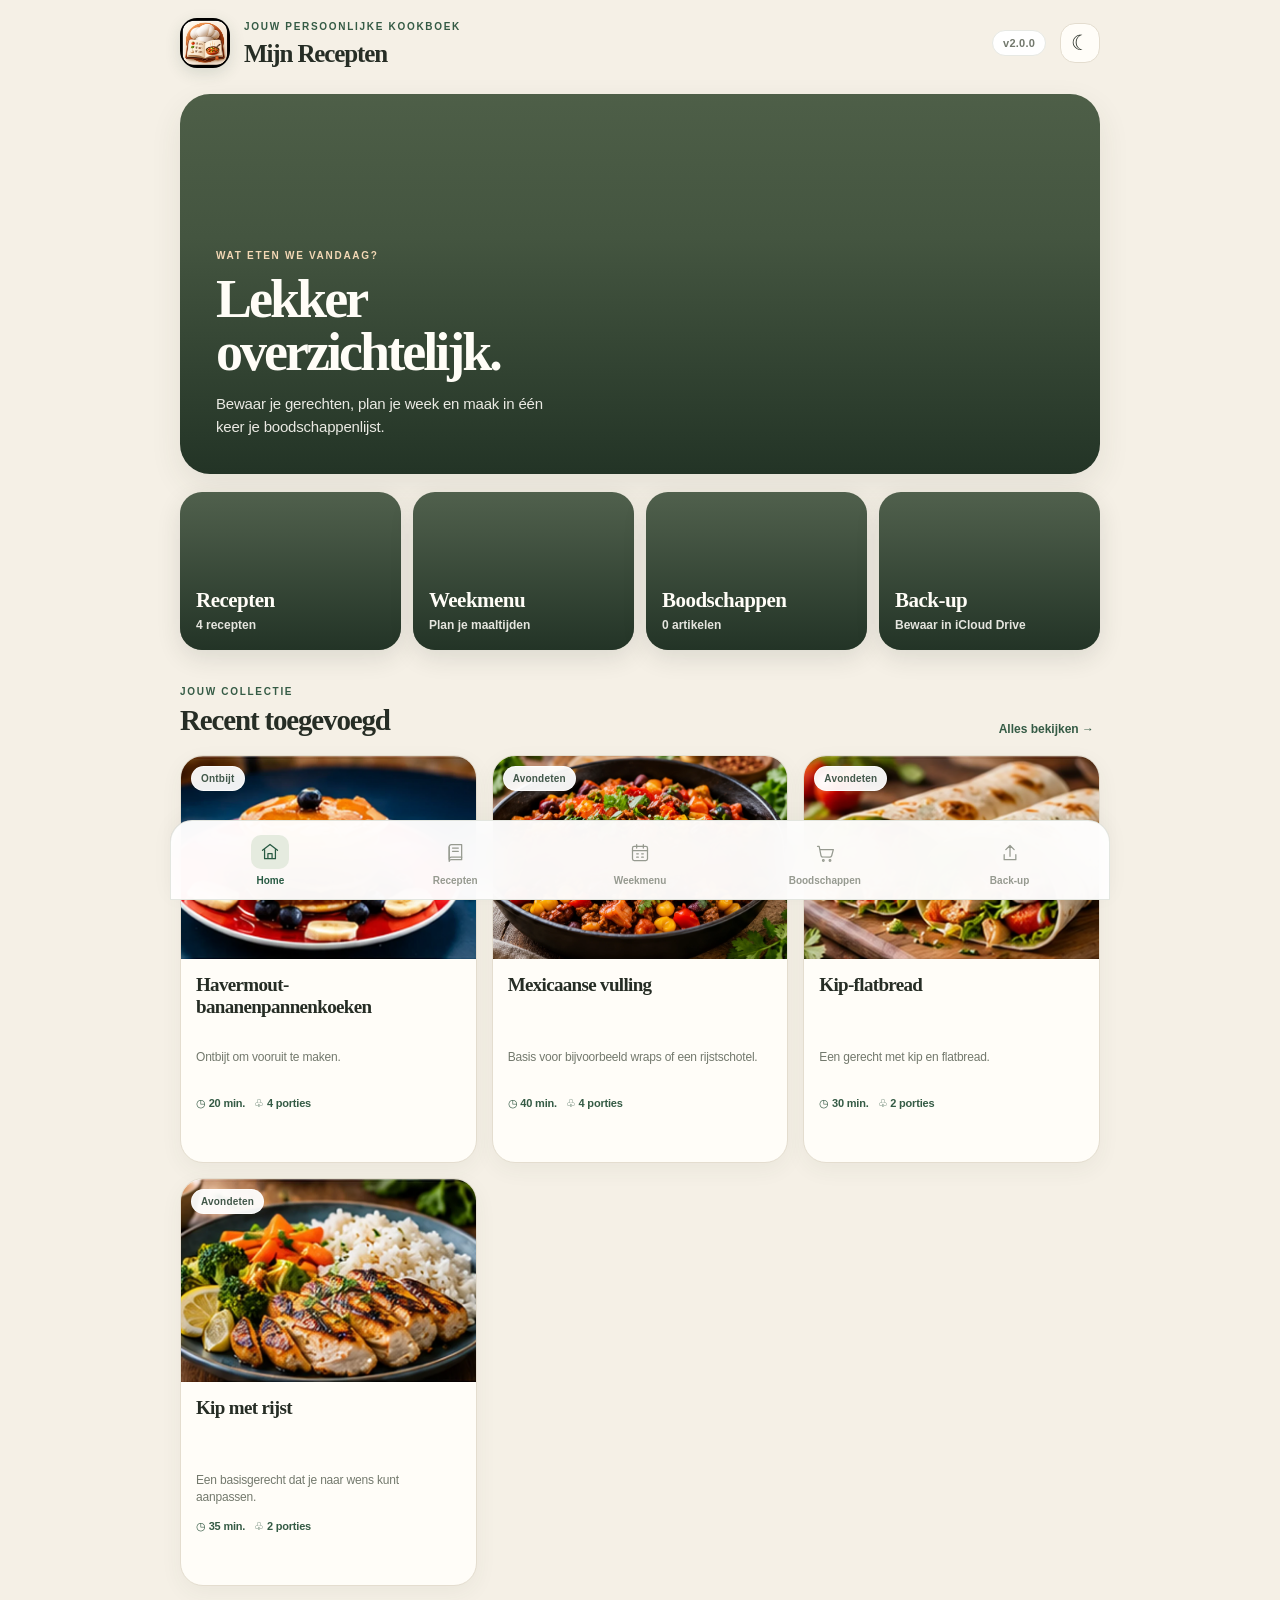
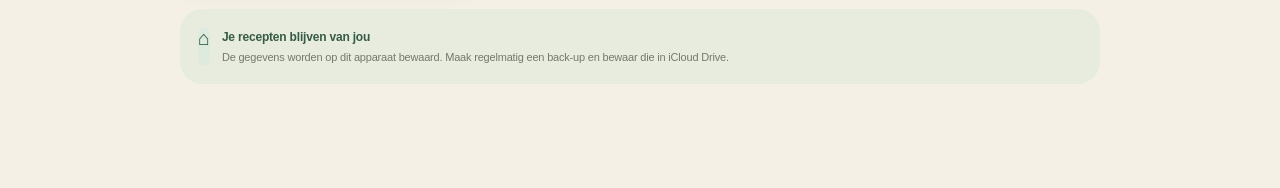
==== commit c4773430: "Release Mijn Recepten v2.0.1" ====
--- a/index.html
+++ b/index.html
@@ -11,7 +11,7 @@
   <meta name="description" content="Jouw persoonlijke receptenboek, weekmenu en boodschappenlijst.">
   <title>Mijn Recepten</title>
   <link rel="manifest" href="manifest.webmanifest">
-  <link rel="stylesheet" href="styles.css?v=2.0.2">
+  <link rel="stylesheet" href="styles.css?v=2.0.1">
 </head>
 <body>
   <div class="app-shell">
@@ -125,6 +125,6 @@
   <dialog id="detailDialog" class="modal detail-modal"><div id="recipeDetail"></div></dialog>
   <dialog id="weekPickerDialog" class="modal"><form method="dialog" id="weekPickerForm"><div class="modal-header"><div><p class="eyebrow">WEEKMENU</p><h2>Maaltijd plannen</h2></div><button type="button" class="icon-button" id="closeWeekPicker">×</button></div><input type="hidden" id="weekDayKey"><label class="field-label">Kies een recept<select id="weekRecipeSelect"></select></label><label class="field-label">Aantal personen<input id="weekServings" type="number" min="1" max="100" value="2"></label><div class="button-row modal-actions"><button type="button" class="secondary-button" id="removeWeekMeal">Verwijderen</button><button type="submit" class="primary-button">Opslaan</button></div></form></dialog>
   <div id="toast" class="toast" role="status" aria-live="polite"></div>
-  <script src="app.js?v=2.0.2"></script>
+  <script src="app.js?v=2.0.1"></script>
 </body>
 </html>
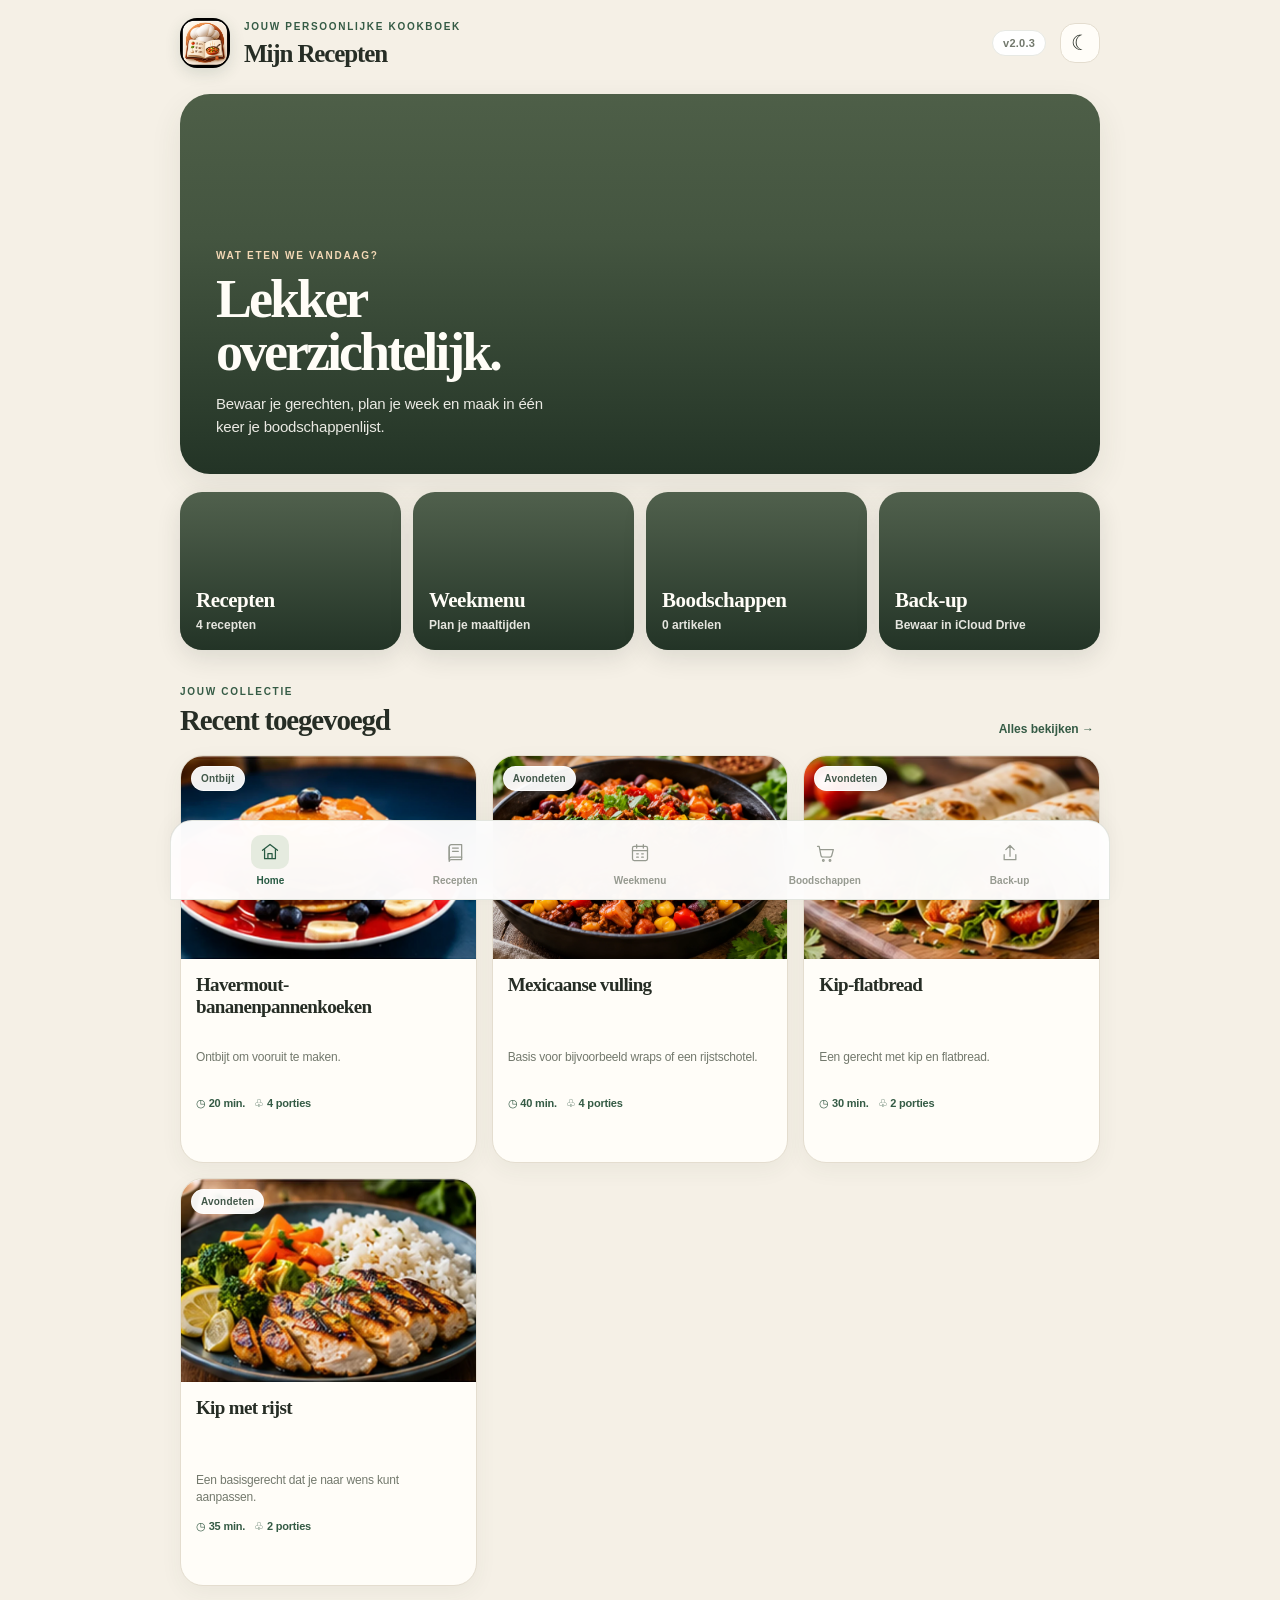
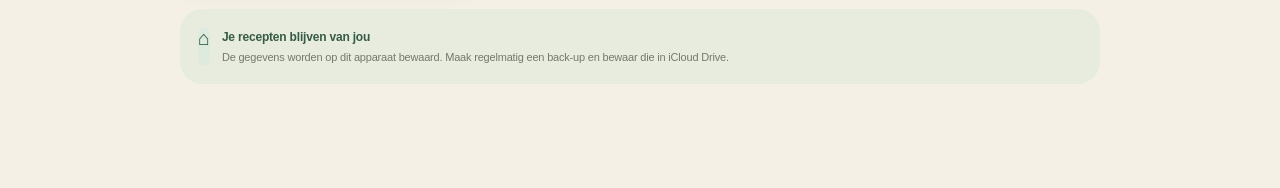
==== commit 44530004: "Release Mijn Recepten v2.0.3" ====
--- a/index.html
+++ b/index.html
@@ -11,7 +11,7 @@
   <meta name="description" content="Jouw persoonlijke receptenboek, weekmenu en boodschappenlijst.">
   <title>Mijn Recepten</title>
   <link rel="manifest" href="manifest.webmanifest">
-  <link rel="stylesheet" href="styles.css?v=2.0.1">
+  <link rel="stylesheet" href="styles.css?v=2.0.3">
 </head>
 <body>
   <div class="app-shell">
@@ -125,6 +125,6 @@
   <dialog id="detailDialog" class="modal detail-modal"><div id="recipeDetail"></div></dialog>
   <dialog id="weekPickerDialog" class="modal"><form method="dialog" id="weekPickerForm"><div class="modal-header"><div><p class="eyebrow">WEEKMENU</p><h2>Maaltijd plannen</h2></div><button type="button" class="icon-button" id="closeWeekPicker">×</button></div><input type="hidden" id="weekDayKey"><label class="field-label">Kies een recept<select id="weekRecipeSelect"></select></label><label class="field-label">Aantal personen<input id="weekServings" type="number" min="1" max="100" value="2"></label><div class="button-row modal-actions"><button type="button" class="secondary-button" id="removeWeekMeal">Verwijderen</button><button type="submit" class="primary-button">Opslaan</button></div></form></dialog>
   <div id="toast" class="toast" role="status" aria-live="polite"></div>
-  <script src="app.js?v=2.0.1"></script>
+  <script src="app.js?v=2.0.3"></script>
 </body>
 </html>
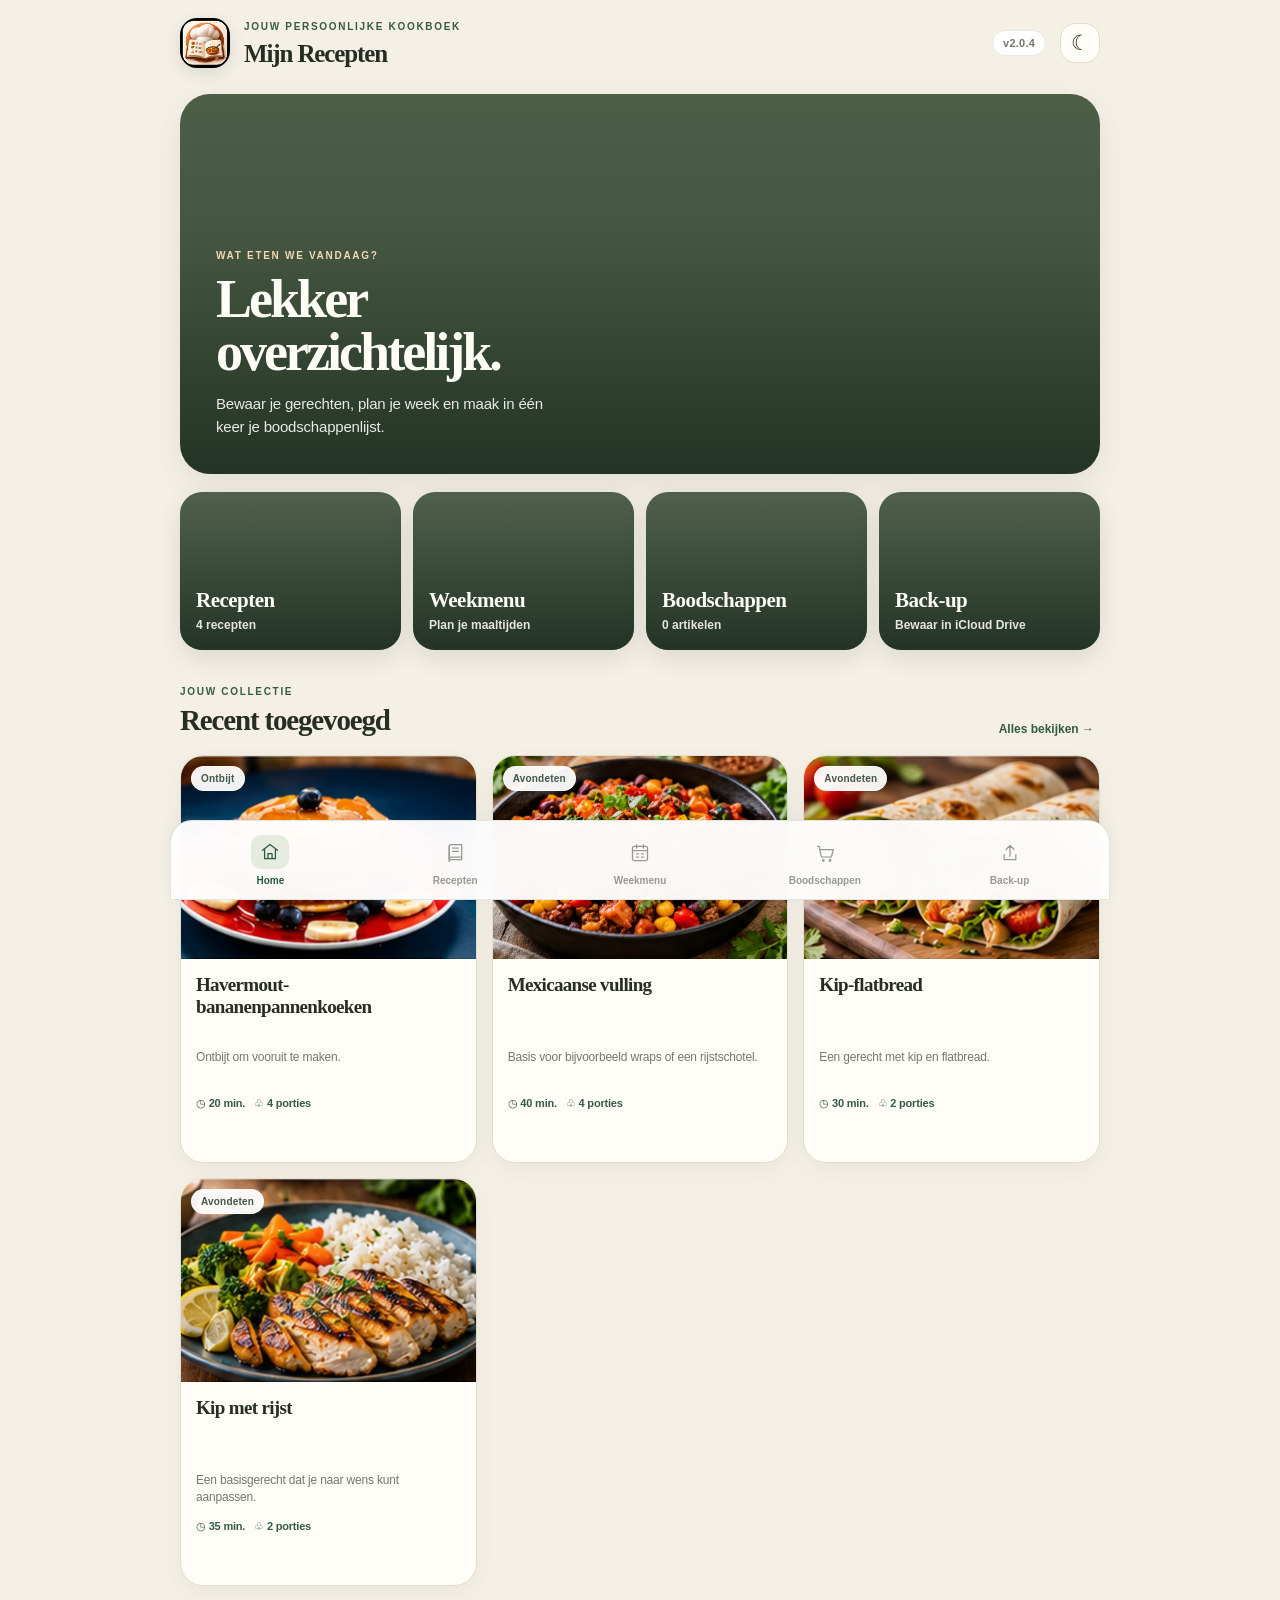
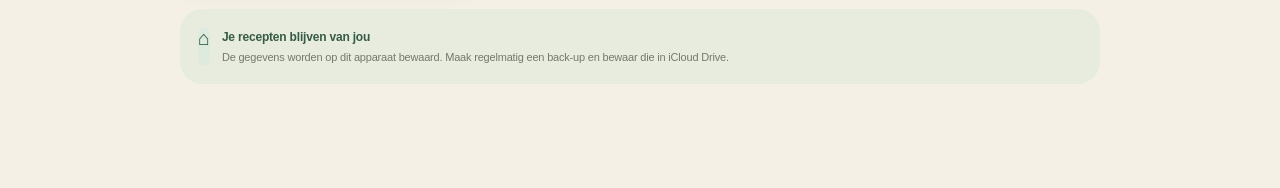
==== commit 21c235f8: "Release Mijn Recepten v2.0.4" ====
--- a/index.html
+++ b/index.html
@@ -11,7 +11,7 @@
   <meta name="description" content="Jouw persoonlijke receptenboek, weekmenu en boodschappenlijst.">
   <title>Mijn Recepten</title>
   <link rel="manifest" href="manifest.webmanifest">
-  <link rel="stylesheet" href="styles.css?v=2.0.3">
+  <link rel="stylesheet" href="styles.css?v=2.0.4">
 </head>
 <body>
   <div class="app-shell">
@@ -123,8 +123,8 @@
   </dialog>
 
   <dialog id="detailDialog" class="modal detail-modal"><div id="recipeDetail"></div></dialog>
-  <dialog id="weekPickerDialog" class="modal"><form method="dialog" id="weekPickerForm"><div class="modal-header"><div><p class="eyebrow">WEEKMENU</p><h2>Maaltijd plannen</h2></div><button type="button" class="icon-button" id="closeWeekPicker">×</button></div><input type="hidden" id="weekDayKey"><label class="field-label">Kies een recept<select id="weekRecipeSelect"></select></label><label class="field-label">Aantal personen<input id="weekServings" type="number" min="1" max="100" value="2"></label><div class="button-row modal-actions"><button type="button" class="secondary-button" id="removeWeekMeal">Verwijderen</button><button type="submit" class="primary-button">Opslaan</button></div></form></dialog>
+  <dialog id="weekPickerDialog" class="modal"><form method="dialog" id="weekPickerForm"><div class="modal-header"><div><p class="eyebrow">WEEKMENU</p><h2>Maaltijd plannen</h2></div><button type="button" class="icon-button" id="closeWeekPicker">×</button></div><input type="hidden" id="weekDayKey"><label class="field-label">Kies een dag<select id="weekDaySelect" required><option value="">Selecteer een dag…</option><option value="ma">Maandag</option><option value="di">Dinsdag</option><option value="wo">Woensdag</option><option value="do">Donderdag</option><option value="vr">Vrijdag</option><option value="za">Zaterdag</option><option value="zo">Zondag</option></select></label><label class="field-label">Kies een recept<select id="weekRecipeSelect"></select></label><label class="field-label">Aantal personen<input id="weekServings" type="number" min="1" max="100" value="2"></label><div class="button-row modal-actions"><button type="button" class="secondary-button" id="removeWeekMeal">Verwijderen</button><button type="submit" class="primary-button">Opslaan</button></div></form></dialog>
   <div id="toast" class="toast" role="status" aria-live="polite"></div>
-  <script src="app.js?v=2.0.3"></script>
+  <script src="app.js?v=2.0.4"></script>
 </body>
 </html>
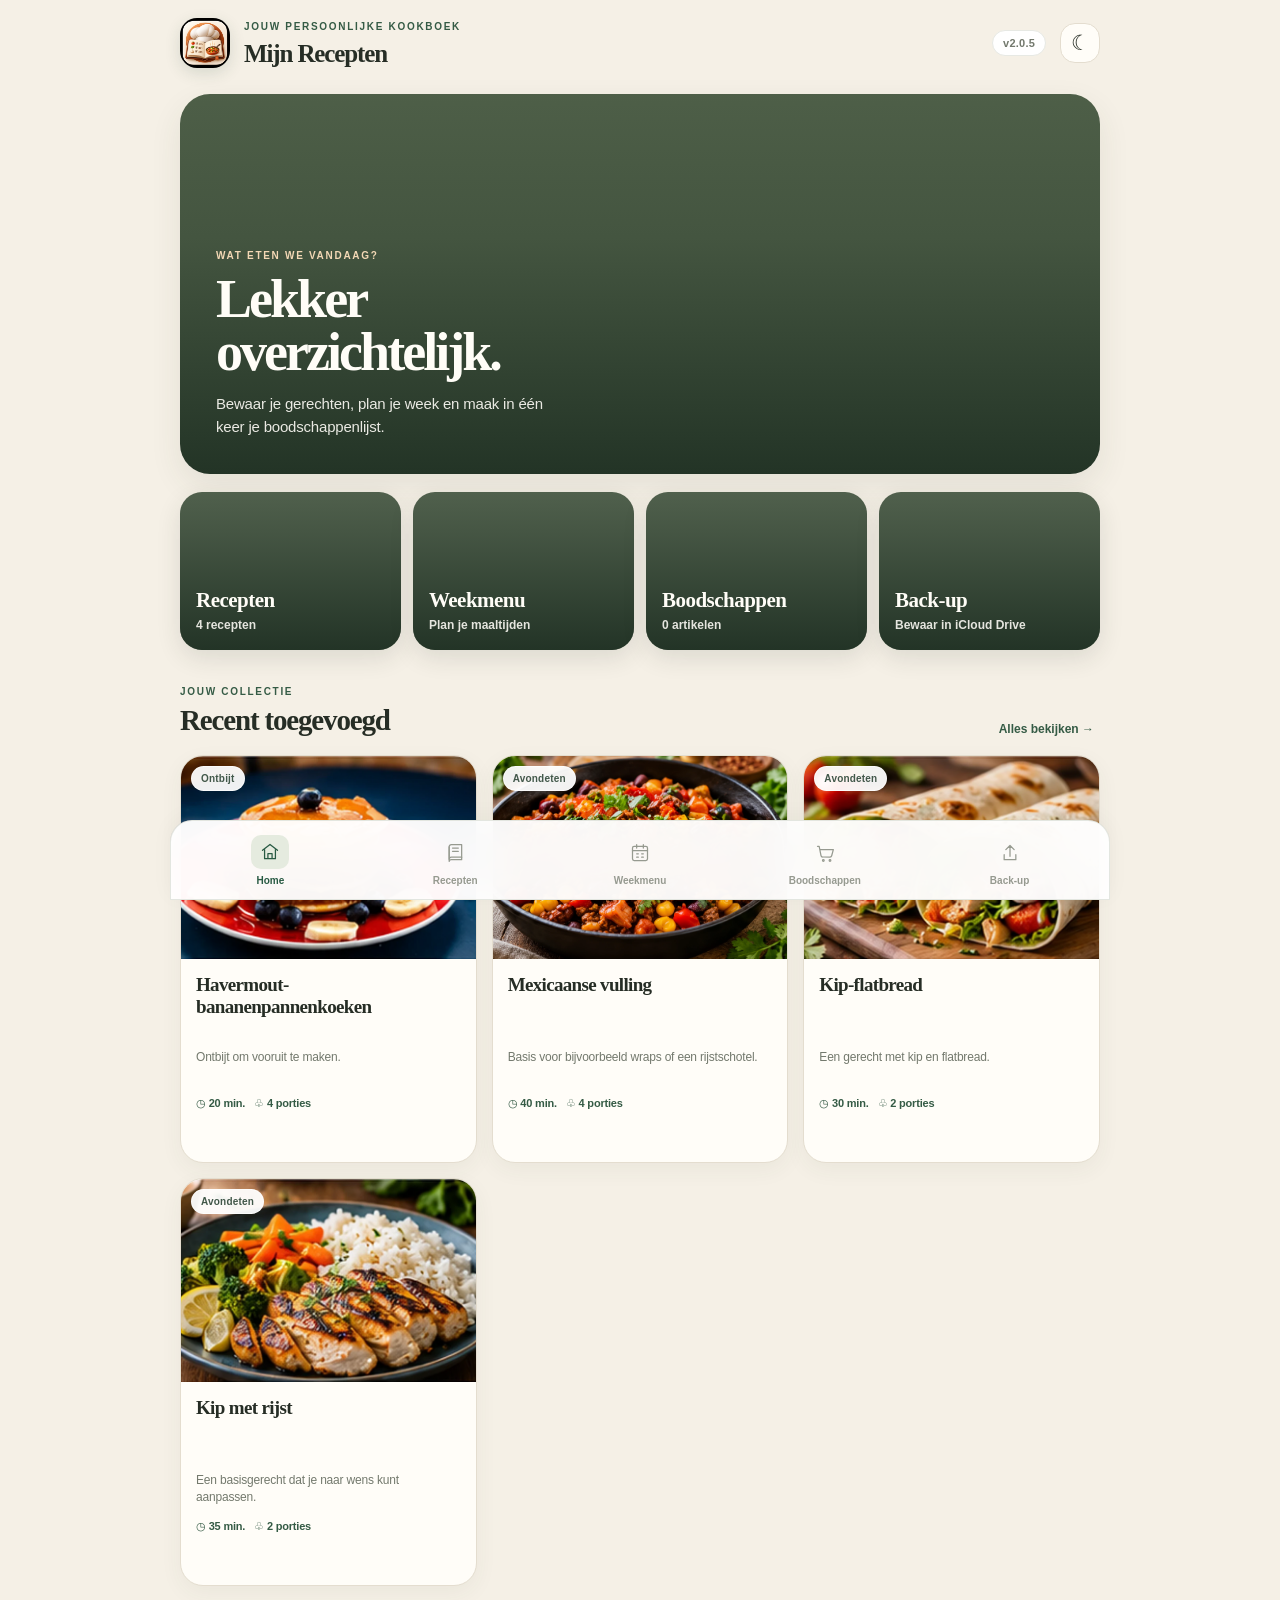
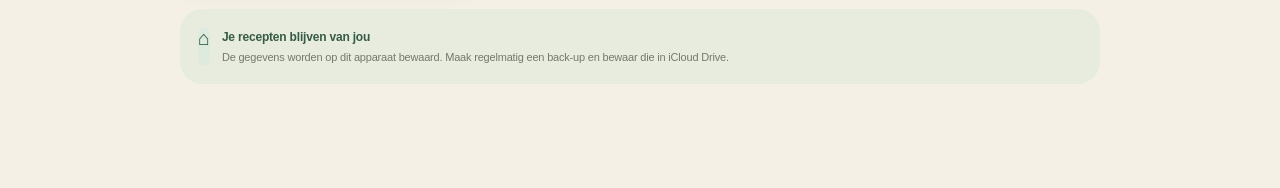
==== commit 1f554a69: "Release Mijn Recepten v2.0.5" ====
--- a/index.html
+++ b/index.html
@@ -11,7 +11,7 @@
   <meta name="description" content="Jouw persoonlijke receptenboek, weekmenu en boodschappenlijst.">
   <title>Mijn Recepten</title>
   <link rel="manifest" href="manifest.webmanifest">
-  <link rel="stylesheet" href="styles.css?v=2.0.4">
+  <link rel="stylesheet" href="styles.css?v=2.0.5">
 </head>
 <body>
   <div class="app-shell">
@@ -125,6 +125,6 @@
   <dialog id="detailDialog" class="modal detail-modal"><div id="recipeDetail"></div></dialog>
   <dialog id="weekPickerDialog" class="modal"><form method="dialog" id="weekPickerForm"><div class="modal-header"><div><p class="eyebrow">WEEKMENU</p><h2>Maaltijd plannen</h2></div><button type="button" class="icon-button" id="closeWeekPicker">×</button></div><input type="hidden" id="weekDayKey"><label class="field-label">Kies een dag<select id="weekDaySelect" required><option value="">Selecteer een dag…</option><option value="ma">Maandag</option><option value="di">Dinsdag</option><option value="wo">Woensdag</option><option value="do">Donderdag</option><option value="vr">Vrijdag</option><option value="za">Zaterdag</option><option value="zo">Zondag</option></select></label><label class="field-label">Kies een recept<select id="weekRecipeSelect"></select></label><label class="field-label">Aantal personen<input id="weekServings" type="number" min="1" max="100" value="2"></label><div class="button-row modal-actions"><button type="button" class="secondary-button" id="removeWeekMeal">Verwijderen</button><button type="submit" class="primary-button">Opslaan</button></div></form></dialog>
   <div id="toast" class="toast" role="status" aria-live="polite"></div>
-  <script src="app.js?v=2.0.4"></script>
+  <script src="app.js?v=2.0.5"></script>
 </body>
 </html>
--- a/styles.css
+++ b/styles.css
@@ -1,4 +1,4 @@
-:root{--bg:#f7f5ef;--surface:#fffefa;--ink:#252b24;--muted:#777d72;--line:#e7e5dc;--green:#3e624b;--green-dark:#2f4e3b;--green-pale:#e8eee5;--orange:#d88b54;--red:#a74438;--radius:20px;--shadow:0 8px 28px rgba(42,53,40,.06);font-family:-apple-system,BlinkMacSystemFont,"Segoe UI",sans-serif;color:var(--ink);background:var(--bg);font-synthesis:none}*{box-sizing:border-box}body{margin:0;background:var(--bg);min-height:100vh}.app-shell{max-width:900px;margin:0 auto;padding:0 18px calc(100px + env(safe-area-inset-bottom))}.app-version{margin-left:auto;align-self:center;color:var(--muted);font-size:10px;font-weight:600;letter-spacing:.02em;padding:5px 8px;border:1px solid var(--line);border-radius:999px;background:rgba(255,254,250,.65)}.topbar{display:flex;align-items:center;gap:12px;padding:calc(15px + env(safe-area-inset-top)) 0 22px}.brand-mark{width:42px;height:42px;display:grid;place-items:center;background:var(--green);color:white;border-radius:14px;font-size:13px;font-weight:800;letter-spacing:.05em}.brand-copy{flex:1}.eyebrow{font-size:10px;font-weight:800;letter-spacing:.14em;color:var(--green);margin:0 0 6px}.brand-copy h1{font-size:21px;margin:0;letter-spacing:-.04em}.icon-button{width:42px;height:42px;border:1px solid var(--line);border-radius:14px;background:var(--surface);font-size:23px;color:var(--green);cursor:pointer}.view{display:none;animation:fade .18s ease}.view.active{display:block}@keyframes fade{from{opacity:.65;transform:translateY(3px)}to{opacity:1;transform:none}}h2{font-size:28px;letter-spacing:-.045em;line-height:1.1;margin:0 0 8px}h3{font-size:17px;letter-spacing:-.025em;margin:0 0 6px}p{line-height:1.5}.muted{color:var(--muted);font-size:13px;margin:0}.hero{background:#e9eee5;border-radius:26px;padding:24px 22px;display:flex;align-items:center;min-height:180px;overflow:hidden;position:relative}.hero>div:first-child{max-width:440px;position:relative;z-index:1}.hero h2{font-size:32px;max-width:300px}.hero .muted{max-width:360px}.hero-illustration{position:absolute;right:-12px;bottom:-45px;width:165px;height:165px;border-radius:50%;background:#d3dfce;color:#6d8b6e;display:grid;place-items:center;font-size:100px;opacity:.85}.quick-grid{display:grid;grid-template-columns:repeat(2,minmax(0,1fr));gap:11px;margin:16px 0 30px}.quick-card{display:flex;flex-direction:column;align-items:flex-start;text-align:left;gap:8px;background:var(--surface);border:1px solid var(--line);border-radius:18px;padding:16px;min-height:125px;cursor:pointer;color:var(--ink)}.quick-icon{display:grid;place-items:center;background:var(--green-pale);color:var(--green);width:35px;height:35px;border-radius:12px;font-size:20px}.quick-card strong{font-size:14px}.quick-card small{font-size:11px;color:var(--muted)}.section-heading,.page-heading{display:flex;align-items:center;justify-content:space-between;gap:14px;margin:25px 0 16px}.section-heading h2{font-size:22px;margin:0}.text-button{border:0;background:transparent;color:var(--green);font-weight:700;font-size:12px;white-space:nowrap;cursor:pointer}.page-heading{align-items:flex-start;margin:5px 0 22px}.page-heading h2{margin-bottom:7px}.primary-button,.secondary-button,.danger-button,.small-button,.file-button{display:inline-flex;justify-content:center;align-items:center;gap:7px;border-radius:13px;padding:12px 15px;font-weight:700;font-size:12px;border:1px solid transparent;cursor:pointer;text-decoration:none;min-height:42px}.primary-button{background:var(--green);color:white}.primary-button:hover{background:var(--green-dark)}.secondary-button{background:var(--surface);color:var(--green);border-color:var(--line)}.danger-button{background:#fff0ee;color:var(--red);border-color:#f0d4d0}.small-button{padding:8px 10px;min-height:34px;background:var(--green-pale);color:var(--green)}.full-width{width:100%}.searchbox{display:flex;align-items:center;gap:10px;background:var(--surface);border:1px solid var(--line);border-radius:15px;padding:0 14px;height:48px}.searchbox span{font-size:24px;color:var(--muted)}input,textarea,select{font:inherit;color:var(--ink)}.searchbox input{border:0;outline:0;background:transparent;width:100%;font-size:13px}.filter-row{display:flex;gap:7px;overflow-x:auto;padding:13px 0 17px;scrollbar-width:none}.filter-chip{border:1px solid var(--line);background:var(--surface);border-radius:99px;padding:8px 12px;font-size:11px;white-space:nowrap;color:var(--muted);cursor:pointer}.filter-chip.active{background:var(--green);border-color:var(--green);color:white}.recipe-grid{display:grid;grid-template-columns:repeat(2,minmax(0,1fr));gap:12px}.recipe-card{background:var(--surface);border:1px solid var(--line);border-radius:18px;overflow:hidden;cursor:pointer;min-width:0;box-shadow:0 3px 12px rgba(40,50,40,.025)}.recipe-card:active{transform:scale(.99)}.recipe-art{height:112px;background:linear-gradient(135deg,#e9eee5,#f4e9dc);display:grid;place-items:center;font-size:36px;position:relative}.recipe-art .category-pill{position:absolute;left:9px;top:9px;background:rgba(255,254,250,.9);border-radius:99px;padding:5px 8px;font-size:9px;color:var(--green);font-weight:700}.recipe-card-body{padding:12px}.recipe-card h3{font-size:14px;line-height:1.3;min-height:35px}.recipe-meta{display:flex;gap:8px;color:var(--muted);font-size:10px;margin-top:10px;flex-wrap:wrap}.recipe-description{font-size:11px;color:var(--muted);margin:5px 0 0;display:-webkit-box;-webkit-line-clamp:2;-webkit-box-orient:vertical;overflow:hidden}.privacy-note{display:flex;gap:12px;background:#eeeee6;border-radius:16px;padding:15px;margin:23px 0 4px;color:var(--green)}.privacy-note>span{flex-shrink:0;font-size:20px}.privacy-note strong{font-size:12px}.privacy-note p{font-size:11px;color:var(--muted);margin:4px 0 0}.empty-state{text-align:center;padding:42px 15px;color:var(--muted)}.empty-state h3{color:var(--ink);margin-top:12px}.empty-state p{font-size:13px;margin-bottom:18px}.empty-icon{width:65px;height:65px;border-radius:22px;display:grid;place-items:center;background:var(--green-pale);color:var(--green);font-size:30px;margin:0 auto}.hidden{display:none!important}.tabbar{position:fixed;z-index:5;bottom:0;left:0;right:0;display:flex;justify-content:space-around;gap:2px;padding:9px 8px calc(9px + env(safe-area-inset-bottom));background:rgba(255,254,250,.96);border-top:1px solid var(--line);backdrop-filter:blur(18px);max-width:900px;margin:auto}.tab{flex:1;display:flex;flex-direction:column;align-items:center;gap:4px;border:0;background:transparent;color:#969a90;padding:4px 0;cursor:pointer}.tab span{font-size:20px;line-height:22px}.tab small{font-size:9px;font-weight:650}.tab.active{color:var(--green)}.tab.active span{background:var(--green-pale);border-radius:10px;padding:4px 14px}.week-list{display:flex;flex-direction:column;gap:9px}.week-day{display:grid;grid-template-columns:60px minmax(0,1fr) 38px;gap:11px;align-items:center;background:var(--surface);border:1px solid var(--line);border-radius:17px;padding:12px}.day-label strong{display:block;font-size:12px}.day-label small{font-size:10px;color:var(--muted)}.week-meal{min-width:0}.week-meal strong{display:block;font-size:13px;overflow-wrap:anywhere}.week-meal small{display:block;color:var(--muted);font-size:10px;margin-top:3px}.day-add{height:36px;width:36px;border:1px solid var(--line);background:#fff;border-radius:12px;color:var(--green);font-size:21px;cursor:pointer}.bottom-action{display:flex;justify-content:space-between;align-items:center;gap:12px;background:var(--green-pale);border-radius:18px;padding:16px;margin-top:18px}.bottom-action strong{font-size:12px}.bottom-action p{margin-top:4px}.shopping-summary{display:flex;gap:24px;padding:14px 16px;background:var(--green-pale);border-radius:15px;margin-bottom:15px}.summary-number{font-size:20px;font-weight:800;color:var(--green)}.shopping-groups{display:flex;flex-direction:column;gap:15px}.shopping-group{background:var(--surface);border:1px solid var(--line);border-radius:17px;padding:14px}.shopping-group h3{font-size:13px;margin-bottom:10px}.shopping-item{display:flex;align-items:center;gap:10px;padding:9px 0;border-bottom:1px solid #f0eee7;font-size:13px}.shopping-item:last-child{border-bottom:0}.shopping-item input[type=checkbox]{accent-color:var(--green);width:18px;height:18px;flex-shrink:0}.shopping-item .item-name{flex:1;overflow-wrap:anywhere}.shopping-item .item-qty{font-size:11px;color:var(--muted);white-space:nowrap}.shopping-item.done .item-name{text-decoration:line-through;color:#9a9e94}.shopping-item button{border:0;background:transparent;color:#9a9e94;font-size:17px;padding:2px 4px;cursor:pointer}.shopping-add{display:flex;gap:8px;margin-top:15px}.shopping-add input{flex:1;min-width:0;border:1px solid var(--line);background:var(--surface);border-radius:13px;padding:0 12px;font-size:13px}.export-panel{display:flex;justify-content:space-between;align-items:center;gap:10px;padding:16px;background:#e9eee5;border-radius:18px;margin-top:20px}.export-panel strong{font-size:13px}.export-panel p{margin-top:4px;max-width:220px}.helper-text{font-size:11px;color:var(--muted);margin:10px 2px 0}.backup-icon{font-size:24px;color:var(--green);background:var(--green-pale);border-radius:14px;width:46px;height:46px;display:grid;place-items:center}.backup-card{background:var(--surface);border:1px solid var(--line);border-radius:20px;padding:20px;margin-bottom:13px}.backup-card>p{font-size:12px;color:var(--muted);margin:8px 0 17px}.backup-symbol{width:42px;height:42px;border-radius:14px;background:var(--green-pale);color:var(--green);display:grid;place-items:center;font-size:22px;margin-bottom:13px}.file-button{background:var(--surface);color:var(--green);border-color:var(--line);position:relative}.file-button input{position:absolute;inset:0;width:100%;height:100%;opacity:0;cursor:pointer}.import-options{margin-top:14px;padding-top:14px;border-top:1px solid var(--line)}.import-options p{font-size:12px;color:var(--muted)}.button-row{display:flex;gap:8px}.button-row>*{flex:1}.modal{border:0;border-radius:24px;padding:22px;width:min(640px,calc(100% - 22px));max-height:88dvh;overflow:auto;background:var(--bg);color:var(--ink);box-shadow:0 20px 70px rgba(20,30,20,.25)}.modal::backdrop{background:rgba(22,30,22,.45);backdrop-filter:blur(3px)}.modal-header{display:flex;align-items:flex-start;justify-content:space-between;gap:12px;margin-bottom:22px}.modal-header h2{font-size:24px}.field-label{display:flex;flex-direction:column;gap:7px;font-size:12px;font-weight:700;margin-bottom:14px}.field-label input,.field-label select,.field-label textarea{border:1px solid var(--line);background:var(--surface);border-radius:12px;padding:12px;font-size:13px;outline-color:var(--green);width:100%;font-weight:400}.field-label textarea{resize:vertical}.two-columns{display:grid;grid-template-columns:1fr 1fr;gap:10px}.subform-heading{display:flex;justify-content:space-between;align-items:center;margin:20px 0 10px}.subform-heading h3{margin:0;font-size:15px}.subform-heading p{font-size:10px;margin-top:3px}.ingredient-editor{display:flex;flex-direction:column;gap:7px}.ingredient-row{display:grid;grid-template-columns:minmax(0,1fr) 70px 75px 32px;gap:5px}.ingredient-row input{width:100%;min-width:0;border:1px solid var(--line);border-radius:9px;padding:10px 7px;font-size:11px;background:var(--surface)}.remove-row{border:0;border-radius:9px;background:#f5e7e4;color:var(--red);font-size:17px}.step-editor{display:flex;flex-direction:column;gap:7px}.step-row{display:grid;grid-template-columns:27px 1fr 32px;gap:7px;align-items:start}.step-number{height:29px;width:27px;display:grid;place-items:center;background:var(--green-pale);border-radius:8px;font-size:11px;color:var(--green);font-weight:700}.step-row textarea{width:100%;border:1px solid var(--line);border-radius:9px;padding:9px;font-size:12px;background:var(--surface);resize:vertical}.modal-actions{margin-top:22px}.detail-modal{padding:0;overflow:hidden}.detail-cover{height:140px;background:linear-gradient(135deg,#e9eee5,#f4e9dc);display:flex;align-items:center;justify-content:center;font-size:54px;position:relative}.detail-cover .icon-button{position:absolute;right:14px;top:14px}.detail-content{padding:22px;max-height:calc(88dvh - 140px);overflow:auto}.detail-content h2{font-size:27px}.detail-top-actions{display:grid;grid-template-columns:repeat(2,minmax(0,1fr));gap:8px;margin:16px 0 22px;min-width:0}.detail-top-actions button{width:100%;min-width:0;white-space:normal;overflow-wrap:anywhere;padding-left:10px;padding-right:10px}.detail-top-actions #detailSendCalorieTracker{grid-column:1/-1}.detail-section{margin-top:20px}.detail-section h3{margin-bottom:11px}.detail-ingredient{display:flex;gap:10px;padding:8px 0;border-bottom:1px solid var(--line);font-size:13px}.detail-ingredient span:last-child{margin-left:auto;color:var(--muted);white-space:nowrap}.detail-step{display:flex;gap:11px;margin:13px 0}.detail-step-num{flex-shrink:0;width:25px;height:25px;display:grid;place-items:center;background:var(--green-pale);color:var(--green);border-radius:8px;font-size:11px;font-weight:800}.detail-step p{font-size:13px;margin:2px 0}.toast{position:fixed;z-index:10;bottom:calc(85px + env(safe-area-inset-bottom));left:50%;transform:translate(-50%,20px);opacity:0;pointer-events:none;background:#293b2e;color:white;padding:12px 17px;border-radius:13px;font-size:12px;box-shadow:var(--shadow);max-width:calc(100% - 30px);transition:all .2s}.toast.show{opacity:1;transform:translate(-50%,0)}.empty-small{font-size:12px;color:var(--muted);padding:12px 0}.status-pill{display:inline-block;background:#f4e8d8;color:#875b31;border-radius:99px;padding:4px 7px;font-size:9px;font-weight:700}
+:root{--bg:#f7f5ef;--surface:#fffefa;--ink:#252b24;--muted:#777d72;--line:#e7e5dc;--green:#3e624b;--green-dark:#2f4e3b;--green-pale:#e8eee5;--orange:#d88b54;--red:#a74438;--radius:20px;--shadow:0 8px 28px rgba(42,53,40,.06);font-family:-apple-system,BlinkMacSystemFont,"Segoe UI",sans-serif;color:var(--ink);background:var(--bg);font-synthesis:none}*{box-sizing:border-box}body{margin:0;background:var(--bg);min-height:100vh}.app-shell{max-width:900px;margin:0 auto;padding:0 18px calc(100px + env(safe-area-inset-bottom))}.app-version{margin-left:auto;align-self:center;color:var(--muted);font-size:10px;font-weight:600;letter-spacing:.02em;padding:5px 8px;border:1px solid var(--line);border-radius:999px;background:rgba(255,254,250,.65)}.topbar{display:flex;align-items:center;gap:12px;padding:calc(15px + env(safe-area-inset-top)) 0 22px}.brand-mark{width:42px;height:42px;display:grid;place-items:center;background:var(--green);color:white;border-radius:14px;font-size:13px;font-weight:800;letter-spacing:.05em}.brand-copy{flex:1}.eyebrow{font-size:10px;font-weight:800;letter-spacing:.14em;color:var(--green);margin:0 0 6px}.brand-copy h1{font-size:21px;margin:0;letter-spacing:-.04em}.icon-button{width:42px;height:42px;border:1px solid var(--line);border-radius:14px;background:var(--surface);font-size:23px;color:var(--green);cursor:pointer}.view{display:none;animation:fade .18s ease}.view.active{display:block}@keyframes fade{from{opacity:.65;transform:translateY(3px)}to{opacity:1;transform:none}}h2{font-size:28px;letter-spacing:-.045em;line-height:1.1;margin:0 0 8px}h3{font-size:17px;letter-spacing:-.025em;margin:0 0 6px}p{line-height:1.5}.muted{color:var(--muted);font-size:13px;margin:0}.hero{background:#e9eee5;border-radius:26px;padding:24px 22px;display:flex;align-items:center;min-height:180px;overflow:hidden;position:relative}.hero>div:first-child{max-width:440px;position:relative;z-index:1}.hero h2{font-size:32px;max-width:300px}.hero .muted{max-width:360px}.hero-illustration{position:absolute;right:-12px;bottom:-45px;width:165px;height:165px;border-radius:50%;background:#d3dfce;color:#6d8b6e;display:grid;place-items:center;font-size:100px;opacity:.85}.quick-grid{display:grid;grid-template-columns:repeat(2,minmax(0,1fr));gap:11px;margin:16px 0 30px}.quick-card{display:flex;flex-direction:column;align-items:flex-start;text-align:left;gap:8px;background:var(--surface);border:1px solid var(--line);border-radius:18px;padding:16px;min-height:125px;cursor:pointer;color:var(--ink)}.quick-icon{display:grid;place-items:center;background:var(--green-pale);color:var(--green);width:35px;height:35px;border-radius:12px;font-size:20px}.quick-card strong{font-size:14px}.quick-card small{font-size:11px;color:var(--muted)}.section-heading,.page-heading{display:flex;align-items:center;justify-content:space-between;gap:14px;margin:25px 0 16px}.section-heading h2{font-size:22px;margin:0}.text-button{border:0;background:transparent;color:var(--green);font-weight:700;font-size:12px;white-space:nowrap;cursor:pointer}.page-heading{align-items:flex-start;margin:5px 0 22px}.page-heading h2{margin-bottom:7px}.primary-button,.secondary-button,.danger-button,.small-button,.file-button{display:inline-flex;justify-content:center;align-items:center;gap:7px;border-radius:13px;padding:12px 15px;font-weight:700;font-size:12px;border:1px solid transparent;cursor:pointer;text-decoration:none;min-height:42px}.primary-button{background:var(--green);color:white}.primary-button:hover{background:var(--green-dark)}.secondary-button{background:var(--surface);color:var(--green);border-color:var(--line)}.danger-button{background:#fff0ee;color:var(--red);border-color:#f0d4d0}.small-button{padding:8px 10px;min-height:34px;background:var(--green-pale);color:var(--green)}.full-width{width:100%}.searchbox{display:flex;align-items:center;gap:10px;background:var(--surface);border:1px solid var(--line);border-radius:15px;padding:0 14px;height:48px}.searchbox span{font-size:24px;color:var(--muted)}input,textarea,select{font:inherit;color:var(--ink)}.searchbox input{border:0;outline:0;background:transparent;width:100%;font-size:13px}.filter-row{display:flex;gap:7px;overflow-x:auto;padding:13px 0 17px;scrollbar-width:none}.filter-chip{border:1px solid var(--line);background:var(--surface);border-radius:99px;padding:8px 12px;font-size:11px;white-space:nowrap;color:var(--muted);cursor:pointer}.filter-chip.active{background:var(--green);border-color:var(--green);color:white}.recipe-grid{display:grid;grid-template-columns:repeat(2,minmax(0,1fr));gap:12px}.recipe-card{background:var(--surface);border:1px solid var(--line);border-radius:18px;overflow:hidden;cursor:pointer;min-width:0;box-shadow:0 3px 12px rgba(40,50,40,.025)}.recipe-card:active{transform:scale(.99)}.recipe-art{height:112px;background:linear-gradient(135deg,#e9eee5,#f4e9dc);display:grid;place-items:center;font-size:36px;position:relative}.recipe-art .category-pill{position:absolute;left:9px;top:9px;background:rgba(255,254,250,.9);border-radius:99px;padding:5px 8px;font-size:9px;color:var(--green);font-weight:700}.recipe-card-body{padding:12px}.recipe-card h3{font-size:14px;line-height:1.3;min-height:35px}.recipe-meta{display:flex;gap:8px;color:var(--muted);font-size:10px;margin-top:10px;flex-wrap:wrap}.recipe-description{font-size:11px;color:var(--muted);margin:5px 0 0;display:-webkit-box;-webkit-line-clamp:2;-webkit-box-orient:vertical;overflow:hidden}.privacy-note{display:flex;gap:12px;background:#eeeee6;border-radius:16px;padding:15px;margin:23px 0 4px;color:var(--green)}.privacy-note>span{flex-shrink:0;font-size:20px}.privacy-note strong{font-size:12px}.privacy-note p{font-size:11px;color:var(--muted);margin:4px 0 0}.empty-state{text-align:center;padding:42px 15px;color:var(--muted)}.empty-state h3{color:var(--ink);margin-top:12px}.empty-state p{font-size:13px;margin-bottom:18px}.empty-icon{width:65px;height:65px;border-radius:22px;display:grid;place-items:center;background:var(--green-pale);color:var(--green);font-size:30px;margin:0 auto}.hidden{display:none!important}.tabbar{position:fixed;z-index:5;bottom:0;left:0;right:0;display:flex;justify-content:space-around;gap:2px;padding:9px 8px calc(9px + env(safe-area-inset-bottom));background:rgba(255,254,250,.96);border-top:1px solid var(--line);backdrop-filter:blur(18px);max-width:900px;margin:auto}.tab{flex:1;display:flex;flex-direction:column;align-items:center;gap:4px;border:0;background:transparent;color:#969a90;padding:4px 0;cursor:pointer}.tab span{font-size:20px;line-height:22px}.tab small{font-size:9px;font-weight:650}.tab.active{color:var(--green)}.tab.active span{background:var(--green-pale);border-radius:10px;padding:4px 14px}.week-list{display:flex;flex-direction:column;gap:9px}.week-day{display:grid;grid-template-columns:60px minmax(0,1fr) 38px;gap:11px;align-items:center;background:var(--surface);border:1px solid var(--line);border-radius:17px;padding:12px}.day-label strong{display:block;font-size:12px}.day-label small{font-size:10px;color:var(--muted)}.week-meal{min-width:0}.week-meal strong{display:block;font-size:13px;overflow-wrap:anywhere}.week-meal small{display:block;color:var(--muted);font-size:10px;margin-top:3px}.day-add{height:36px;width:36px;border:1px solid var(--line);background:#fff;border-radius:12px;color:var(--green);font-size:21px;cursor:pointer}.bottom-action{display:flex;justify-content:space-between;align-items:center;gap:12px;background:var(--green-pale);border-radius:18px;padding:16px;margin-top:18px}.bottom-action strong{font-size:12px}.bottom-action p{margin-top:4px}.shopping-summary{display:flex;gap:24px;padding:14px 16px;background:var(--green-pale);border-radius:15px;margin-bottom:15px}.summary-number{font-size:20px;font-weight:800;color:var(--green)}.shopping-groups{display:flex;flex-direction:column;gap:15px}.shopping-group{background:var(--surface);border:1px solid var(--line);border-radius:17px;padding:14px}.shopping-group h3{font-size:13px;margin-bottom:10px}.shopping-item{display:flex;align-items:center;gap:10px;padding:9px 0;border-bottom:1px solid #f0eee7;font-size:13px}.shopping-item:last-child{border-bottom:0}.shopping-item input[type=checkbox]{accent-color:var(--green);width:18px;height:18px;flex-shrink:0}.shopping-item .item-name{flex:1;overflow-wrap:anywhere}.shopping-item .item-qty{font-size:11px;color:var(--muted);white-space:nowrap}.shopping-item.done .item-name{text-decoration:line-through;color:#9a9e94}.shopping-item button{border:0;background:transparent;color:#9a9e94;font-size:17px;padding:2px 4px;cursor:pointer}.shopping-add{display:flex;gap:8px;margin-top:15px}.shopping-add input{flex:1;min-width:0;border:1px solid var(--line);background:var(--surface);border-radius:13px;padding:0 12px;font-size:13px}.export-panel{display:flex;justify-content:space-between;align-items:center;gap:10px;padding:16px;background:#e9eee5;border-radius:18px;margin-top:20px}.export-panel strong{font-size:13px}.export-panel p{margin-top:4px;max-width:220px}.helper-text{font-size:11px;color:var(--muted);margin:10px 2px 0}.backup-icon{font-size:24px;color:var(--green);background:var(--green-pale);border-radius:14px;width:46px;height:46px;display:grid;place-items:center}.backup-card{background:var(--surface);border:1px solid var(--line);border-radius:20px;padding:20px;margin-bottom:13px}.backup-card>p{font-size:12px;color:var(--muted);margin:8px 0 17px}.backup-symbol{width:42px;height:42px;border-radius:14px;background:var(--green-pale);color:var(--green);display:grid;place-items:center;font-size:22px;margin-bottom:13px}.file-button{background:var(--surface);color:var(--green);border-color:var(--line);position:relative}.file-button input{position:absolute;inset:0;width:100%;height:100%;opacity:0;cursor:pointer}.import-options{margin-top:14px;padding-top:14px;border-top:1px solid var(--line)}.import-options p{font-size:12px;color:var(--muted)}.button-row{display:flex;gap:8px}.button-row>*{flex:1}.modal{border:0;border-radius:24px;padding:22px;width:min(640px,calc(100% - 22px));max-height:88dvh;overflow:auto;background:var(--bg);color:var(--ink);box-shadow:0 20px 70px rgba(20,30,20,.25)}.modal::backdrop{background:rgba(22,30,22,.45);backdrop-filter:blur(3px)}.modal-header{display:flex;align-items:flex-start;justify-content:space-between;gap:12px;margin-bottom:22px}.modal-header h2{font-size:24px}.field-label{display:flex;flex-direction:column;gap:7px;font-size:12px;font-weight:700;margin-bottom:14px}.field-label input,.field-label select,.field-label textarea{border:1px solid var(--line);background:var(--surface);border-radius:12px;padding:12px;font-size:13px;outline-color:var(--green);width:100%;font-weight:400}.field-label textarea{resize:vertical}.two-columns{display:grid;grid-template-columns:1fr 1fr;gap:10px}.subform-heading{display:flex;justify-content:space-between;align-items:center;margin:20px 0 10px}.subform-heading h3{margin:0;font-size:15px}.subform-heading p{font-size:10px;margin-top:3px}.ingredient-editor{display:flex;flex-direction:column;gap:7px}.ingredient-row{display:grid;grid-template-columns:minmax(0,1fr) 70px 75px 32px;gap:5px}.ingredient-row input{width:100%;min-width:0;border:1px solid var(--line);border-radius:9px;padding:10px 7px;font-size:11px;background:var(--surface)}.remove-row{border:0;border-radius:9px;background:#f5e7e4;color:var(--red);font-size:17px}.step-editor{display:flex;flex-direction:column;gap:7px}.step-row{display:grid;grid-template-columns:24px 27px minmax(0,1fr) 32px;gap:7px;align-items:start;padding:2px;border-radius:12px;transition:background .12s,opacity .12s}.step-drag-handle{height:29px;width:24px;border:0;background:transparent;color:var(--muted);font-size:20px;line-height:1;cursor:grab;touch-action:none;user-select:none;-webkit-user-select:none;padding:0}.step-drag-handle:active{cursor:grabbing;color:var(--green)}.step-number{height:29px;width:27px;display:grid;place-items:center;background:var(--green-pale);border-radius:8px;font-size:11px;color:var(--green);font-weight:700}.step-row textarea{width:100%;border:1px solid var(--line);border-radius:9px;padding:9px;font-size:12px;background:var(--surface);resize:vertical;min-width:0}.step-row-actions{display:flex;flex-direction:column;gap:4px}.step-row-actions button{width:32px;min-height:27px;border:0;border-radius:8px;background:#f5f3ed;color:var(--green);font-size:15px;cursor:pointer}.step-row-actions button:disabled{opacity:.25;cursor:default}.step-row-actions .remove-row{background:#f5e7e4;color:var(--red);font-size:17px}.step-row.is-dragging{opacity:.48;background:var(--green-pale);outline:1px dashed var(--green);}.step-row.is-dragging .step-drag-handle{cursor:grabbing}.modal-actions{margin-top:22px}.detail-modal{padding:0;overflow:hidden}.detail-cover{height:140px;background:linear-gradient(135deg,#e9eee5,#f4e9dc);display:flex;align-items:center;justify-content:center;font-size:54px;position:relative}.detail-cover .icon-button{position:absolute;right:14px;top:14px}.detail-content{padding:22px;max-height:calc(88dvh - 140px);overflow:auto}.detail-content h2{font-size:27px}.detail-top-actions{display:grid;grid-template-columns:repeat(2,minmax(0,1fr));gap:8px;margin:16px 0 22px;min-width:0}.detail-top-actions button{width:100%;min-width:0;white-space:normal;overflow-wrap:anywhere;padding-left:10px;padding-right:10px}.detail-top-actions #detailSendCalorieTracker{grid-column:1/-1}.detail-section{margin-top:20px}.detail-section h3{margin-bottom:11px}.detail-ingredient{display:flex;gap:10px;padding:8px 0;border-bottom:1px solid var(--line);font-size:13px}.detail-ingredient span:last-child{margin-left:auto;color:var(--muted);white-space:nowrap}.detail-step{display:flex;gap:11px;margin:13px 0}.detail-step-num{flex-shrink:0;width:25px;height:25px;display:grid;place-items:center;background:var(--green-pale);color:var(--green);border-radius:8px;font-size:11px;font-weight:800}.detail-step p{font-size:13px;margin:2px 0}.toast{position:fixed;z-index:10;bottom:calc(85px + env(safe-area-inset-bottom));left:50%;transform:translate(-50%,20px);opacity:0;pointer-events:none;background:#293b2e;color:white;padding:12px 17px;border-radius:13px;font-size:12px;box-shadow:var(--shadow);max-width:calc(100% - 30px);transition:all .2s}.toast.show{opacity:1;transform:translate(-50%,0)}.empty-small{font-size:12px;color:var(--muted);padding:12px 0}.status-pill{display:inline-block;background:#f4e8d8;color:#875b31;border-radius:99px;padding:4px 7px;font-size:9px;font-weight:700}
 @media(min-width:640px){.app-shell{padding-left:28px;padding-right:28px}.hero{padding:30px}.quick-grid{grid-template-columns:repeat(4,minmax(0,1fr))}.quick-card{min-height:140px}.recipe-grid{grid-template-columns:repeat(3,minmax(0,1fr))}.recipe-art{height:140px}.tabbar{left:50%;transform:translateX(-50%);width:100%;border-left:1px solid var(--line);border-right:1px solid var(--line);border-radius:18px 18px 0 0}.week-day{grid-template-columns:80px minmax(0,1fr) 42px;padding:15px 18px}.hero-illustration{right:30px}.shopping-groups{display:grid;grid-template-columns:repeat(2,minmax(0,1fr));align-items:start}}
 @media(max-width:370px){.app-shell{padding-left:12px;padding-right:12px}.hero{padding:18px}.hero h2{font-size:27px}.primary-button,.secondary-button{padding:10px;font-size:11px}.page-heading{gap:8px}.page-heading h2{font-size:25px}.recipe-grid{gap:8px}.recipe-card-body{padding:9px}.recipe-art{height:92px}.recipe-card h3{font-size:13px}.ingredient-row{grid-template-columns:minmax(0,1fr) 55px 63px 28px}.tab small{font-size:8px}}
 
@@ -514,3 +514,10 @@
 .transfer-success{background:#e8eee5;color:#2f5b3b;font-weight:650}
 .transfer-error{background:#fff0ee;color:#963d34;font-weight:650}
 .detail-top-actions .transfer-copied{background:#e8eee5;color:#2f5b3b;border-color:#cbd9c8}
+
+/* v2.0.5 — reorderable preparation steps */
+@media(max-width:480px){
+  .step-row{grid-template-columns:22px 27px minmax(0,1fr) 30px;gap:5px}
+  .step-drag-handle{width:22px}
+  .step-row-actions button{width:30px}
+}
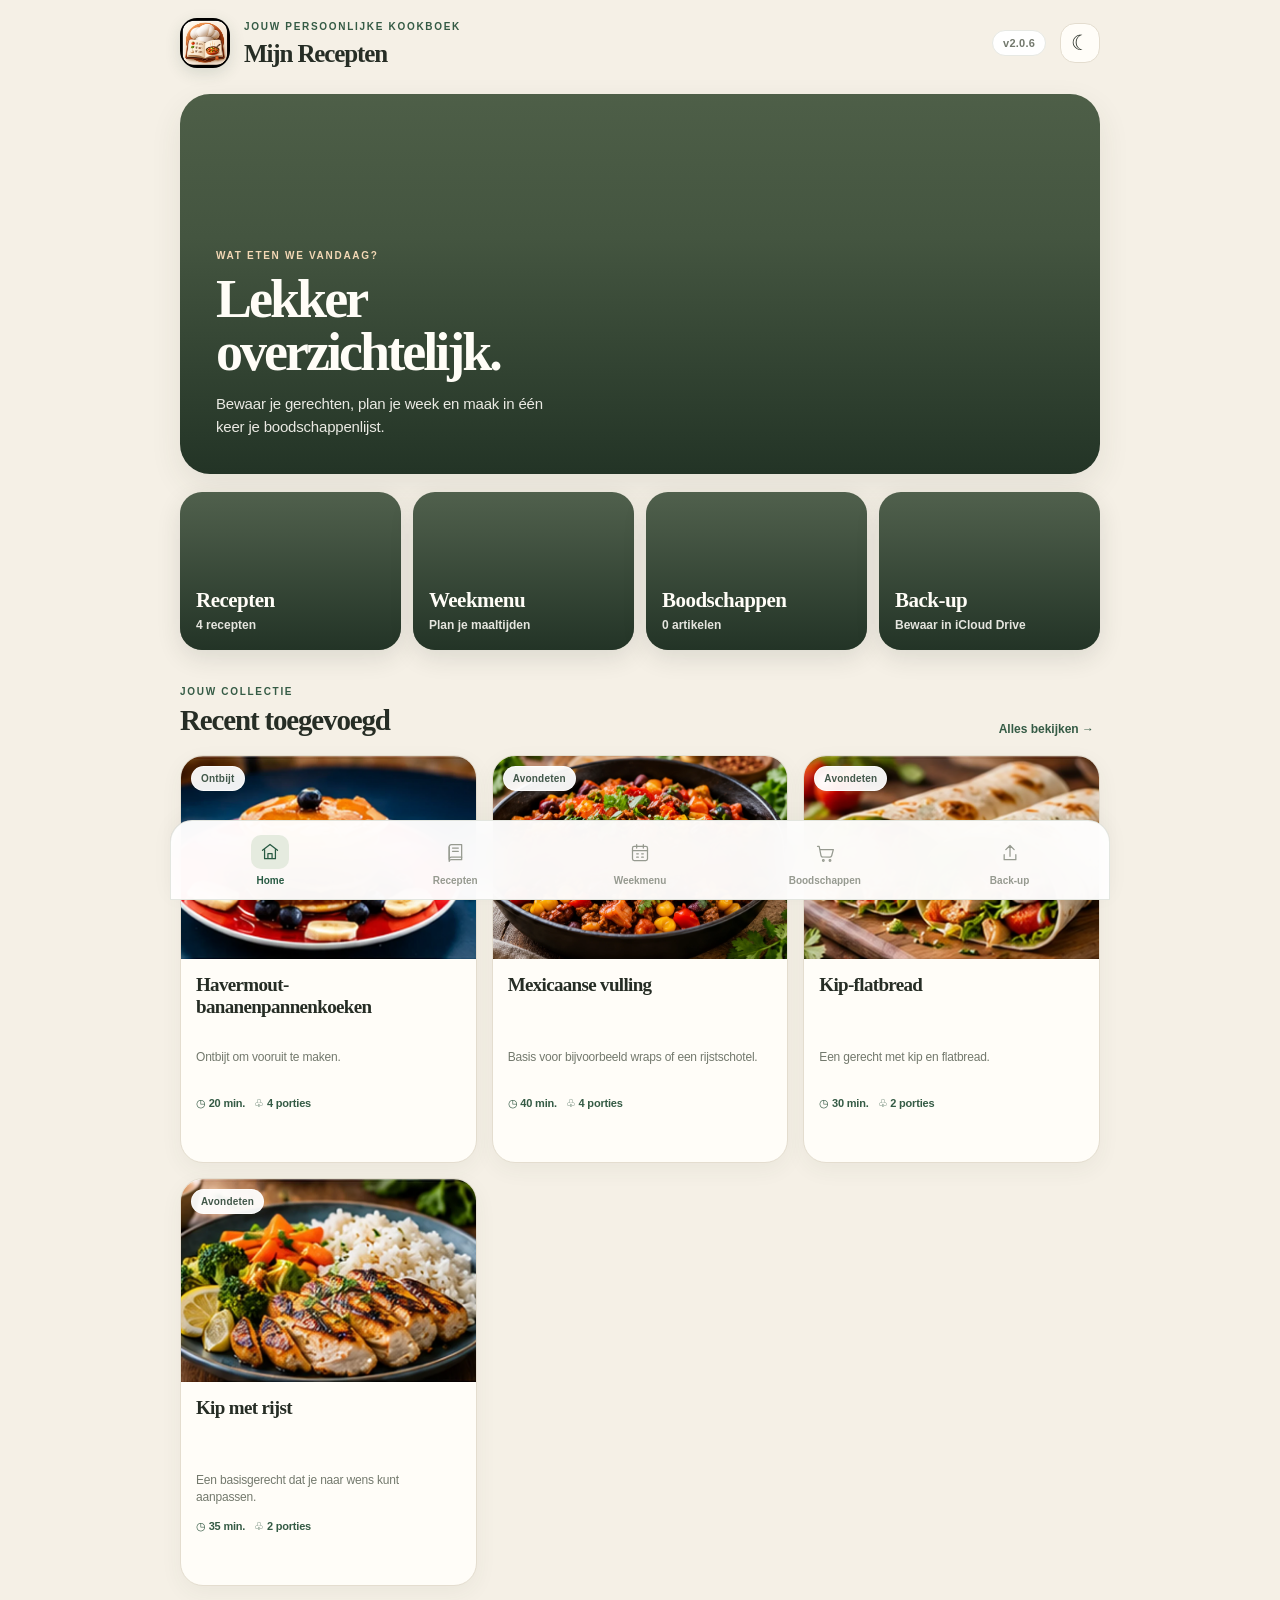
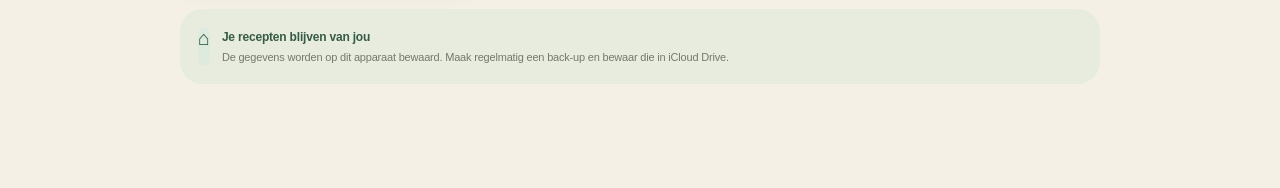
==== commit d33be161: "Release Mijn Recepten v2.0.6" ====
--- a/index.html
+++ b/index.html
@@ -11,7 +11,7 @@
   <meta name="description" content="Jouw persoonlijke receptenboek, weekmenu en boodschappenlijst.">
   <title>Mijn Recepten</title>
   <link rel="manifest" href="manifest.webmanifest">
-  <link rel="stylesheet" href="styles.css?v=2.0.5">
+  <link rel="stylesheet" href="styles.css?v=2.0.6">
 </head>
 <body>
   <div class="app-shell">
@@ -125,6 +125,6 @@
   <dialog id="detailDialog" class="modal detail-modal"><div id="recipeDetail"></div></dialog>
   <dialog id="weekPickerDialog" class="modal"><form method="dialog" id="weekPickerForm"><div class="modal-header"><div><p class="eyebrow">WEEKMENU</p><h2>Maaltijd plannen</h2></div><button type="button" class="icon-button" id="closeWeekPicker">×</button></div><input type="hidden" id="weekDayKey"><label class="field-label">Kies een dag<select id="weekDaySelect" required><option value="">Selecteer een dag…</option><option value="ma">Maandag</option><option value="di">Dinsdag</option><option value="wo">Woensdag</option><option value="do">Donderdag</option><option value="vr">Vrijdag</option><option value="za">Zaterdag</option><option value="zo">Zondag</option></select></label><label class="field-label">Kies een recept<select id="weekRecipeSelect"></select></label><label class="field-label">Aantal personen<input id="weekServings" type="number" min="1" max="100" value="2"></label><div class="button-row modal-actions"><button type="button" class="secondary-button" id="removeWeekMeal">Verwijderen</button><button type="submit" class="primary-button">Opslaan</button></div></form></dialog>
   <div id="toast" class="toast" role="status" aria-live="polite"></div>
-  <script src="app.js?v=2.0.5"></script>
+  <script src="app.js?v=2.0.6"></script>
 </body>
 </html>
--- a/styles.css
+++ b/styles.css
@@ -1,4 +1,4 @@
-:root{--bg:#f7f5ef;--surface:#fffefa;--ink:#252b24;--muted:#777d72;--line:#e7e5dc;--green:#3e624b;--green-dark:#2f4e3b;--green-pale:#e8eee5;--orange:#d88b54;--red:#a74438;--radius:20px;--shadow:0 8px 28px rgba(42,53,40,.06);font-family:-apple-system,BlinkMacSystemFont,"Segoe UI",sans-serif;color:var(--ink);background:var(--bg);font-synthesis:none}*{box-sizing:border-box}body{margin:0;background:var(--bg);min-height:100vh}.app-shell{max-width:900px;margin:0 auto;padding:0 18px calc(100px + env(safe-area-inset-bottom))}.app-version{margin-left:auto;align-self:center;color:var(--muted);font-size:10px;font-weight:600;letter-spacing:.02em;padding:5px 8px;border:1px solid var(--line);border-radius:999px;background:rgba(255,254,250,.65)}.topbar{display:flex;align-items:center;gap:12px;padding:calc(15px + env(safe-area-inset-top)) 0 22px}.brand-mark{width:42px;height:42px;display:grid;place-items:center;background:var(--green);color:white;border-radius:14px;font-size:13px;font-weight:800;letter-spacing:.05em}.brand-copy{flex:1}.eyebrow{font-size:10px;font-weight:800;letter-spacing:.14em;color:var(--green);margin:0 0 6px}.brand-copy h1{font-size:21px;margin:0;letter-spacing:-.04em}.icon-button{width:42px;height:42px;border:1px solid var(--line);border-radius:14px;background:var(--surface);font-size:23px;color:var(--green);cursor:pointer}.view{display:none;animation:fade .18s ease}.view.active{display:block}@keyframes fade{from{opacity:.65;transform:translateY(3px)}to{opacity:1;transform:none}}h2{font-size:28px;letter-spacing:-.045em;line-height:1.1;margin:0 0 8px}h3{font-size:17px;letter-spacing:-.025em;margin:0 0 6px}p{line-height:1.5}.muted{color:var(--muted);font-size:13px;margin:0}.hero{background:#e9eee5;border-radius:26px;padding:24px 22px;display:flex;align-items:center;min-height:180px;overflow:hidden;position:relative}.hero>div:first-child{max-width:440px;position:relative;z-index:1}.hero h2{font-size:32px;max-width:300px}.hero .muted{max-width:360px}.hero-illustration{position:absolute;right:-12px;bottom:-45px;width:165px;height:165px;border-radius:50%;background:#d3dfce;color:#6d8b6e;display:grid;place-items:center;font-size:100px;opacity:.85}.quick-grid{display:grid;grid-template-columns:repeat(2,minmax(0,1fr));gap:11px;margin:16px 0 30px}.quick-card{display:flex;flex-direction:column;align-items:flex-start;text-align:left;gap:8px;background:var(--surface);border:1px solid var(--line);border-radius:18px;padding:16px;min-height:125px;cursor:pointer;color:var(--ink)}.quick-icon{display:grid;place-items:center;background:var(--green-pale);color:var(--green);width:35px;height:35px;border-radius:12px;font-size:20px}.quick-card strong{font-size:14px}.quick-card small{font-size:11px;color:var(--muted)}.section-heading,.page-heading{display:flex;align-items:center;justify-content:space-between;gap:14px;margin:25px 0 16px}.section-heading h2{font-size:22px;margin:0}.text-button{border:0;background:transparent;color:var(--green);font-weight:700;font-size:12px;white-space:nowrap;cursor:pointer}.page-heading{align-items:flex-start;margin:5px 0 22px}.page-heading h2{margin-bottom:7px}.primary-button,.secondary-button,.danger-button,.small-button,.file-button{display:inline-flex;justify-content:center;align-items:center;gap:7px;border-radius:13px;padding:12px 15px;font-weight:700;font-size:12px;border:1px solid transparent;cursor:pointer;text-decoration:none;min-height:42px}.primary-button{background:var(--green);color:white}.primary-button:hover{background:var(--green-dark)}.secondary-button{background:var(--surface);color:var(--green);border-color:var(--line)}.danger-button{background:#fff0ee;color:var(--red);border-color:#f0d4d0}.small-button{padding:8px 10px;min-height:34px;background:var(--green-pale);color:var(--green)}.full-width{width:100%}.searchbox{display:flex;align-items:center;gap:10px;background:var(--surface);border:1px solid var(--line);border-radius:15px;padding:0 14px;height:48px}.searchbox span{font-size:24px;color:var(--muted)}input,textarea,select{font:inherit;color:var(--ink)}.searchbox input{border:0;outline:0;background:transparent;width:100%;font-size:13px}.filter-row{display:flex;gap:7px;overflow-x:auto;padding:13px 0 17px;scrollbar-width:none}.filter-chip{border:1px solid var(--line);background:var(--surface);border-radius:99px;padding:8px 12px;font-size:11px;white-space:nowrap;color:var(--muted);cursor:pointer}.filter-chip.active{background:var(--green);border-color:var(--green);color:white}.recipe-grid{display:grid;grid-template-columns:repeat(2,minmax(0,1fr));gap:12px}.recipe-card{background:var(--surface);border:1px solid var(--line);border-radius:18px;overflow:hidden;cursor:pointer;min-width:0;box-shadow:0 3px 12px rgba(40,50,40,.025)}.recipe-card:active{transform:scale(.99)}.recipe-art{height:112px;background:linear-gradient(135deg,#e9eee5,#f4e9dc);display:grid;place-items:center;font-size:36px;position:relative}.recipe-art .category-pill{position:absolute;left:9px;top:9px;background:rgba(255,254,250,.9);border-radius:99px;padding:5px 8px;font-size:9px;color:var(--green);font-weight:700}.recipe-card-body{padding:12px}.recipe-card h3{font-size:14px;line-height:1.3;min-height:35px}.recipe-meta{display:flex;gap:8px;color:var(--muted);font-size:10px;margin-top:10px;flex-wrap:wrap}.recipe-description{font-size:11px;color:var(--muted);margin:5px 0 0;display:-webkit-box;-webkit-line-clamp:2;-webkit-box-orient:vertical;overflow:hidden}.privacy-note{display:flex;gap:12px;background:#eeeee6;border-radius:16px;padding:15px;margin:23px 0 4px;color:var(--green)}.privacy-note>span{flex-shrink:0;font-size:20px}.privacy-note strong{font-size:12px}.privacy-note p{font-size:11px;color:var(--muted);margin:4px 0 0}.empty-state{text-align:center;padding:42px 15px;color:var(--muted)}.empty-state h3{color:var(--ink);margin-top:12px}.empty-state p{font-size:13px;margin-bottom:18px}.empty-icon{width:65px;height:65px;border-radius:22px;display:grid;place-items:center;background:var(--green-pale);color:var(--green);font-size:30px;margin:0 auto}.hidden{display:none!important}.tabbar{position:fixed;z-index:5;bottom:0;left:0;right:0;display:flex;justify-content:space-around;gap:2px;padding:9px 8px calc(9px + env(safe-area-inset-bottom));background:rgba(255,254,250,.96);border-top:1px solid var(--line);backdrop-filter:blur(18px);max-width:900px;margin:auto}.tab{flex:1;display:flex;flex-direction:column;align-items:center;gap:4px;border:0;background:transparent;color:#969a90;padding:4px 0;cursor:pointer}.tab span{font-size:20px;line-height:22px}.tab small{font-size:9px;font-weight:650}.tab.active{color:var(--green)}.tab.active span{background:var(--green-pale);border-radius:10px;padding:4px 14px}.week-list{display:flex;flex-direction:column;gap:9px}.week-day{display:grid;grid-template-columns:60px minmax(0,1fr) 38px;gap:11px;align-items:center;background:var(--surface);border:1px solid var(--line);border-radius:17px;padding:12px}.day-label strong{display:block;font-size:12px}.day-label small{font-size:10px;color:var(--muted)}.week-meal{min-width:0}.week-meal strong{display:block;font-size:13px;overflow-wrap:anywhere}.week-meal small{display:block;color:var(--muted);font-size:10px;margin-top:3px}.day-add{height:36px;width:36px;border:1px solid var(--line);background:#fff;border-radius:12px;color:var(--green);font-size:21px;cursor:pointer}.bottom-action{display:flex;justify-content:space-between;align-items:center;gap:12px;background:var(--green-pale);border-radius:18px;padding:16px;margin-top:18px}.bottom-action strong{font-size:12px}.bottom-action p{margin-top:4px}.shopping-summary{display:flex;gap:24px;padding:14px 16px;background:var(--green-pale);border-radius:15px;margin-bottom:15px}.summary-number{font-size:20px;font-weight:800;color:var(--green)}.shopping-groups{display:flex;flex-direction:column;gap:15px}.shopping-group{background:var(--surface);border:1px solid var(--line);border-radius:17px;padding:14px}.shopping-group h3{font-size:13px;margin-bottom:10px}.shopping-item{display:flex;align-items:center;gap:10px;padding:9px 0;border-bottom:1px solid #f0eee7;font-size:13px}.shopping-item:last-child{border-bottom:0}.shopping-item input[type=checkbox]{accent-color:var(--green);width:18px;height:18px;flex-shrink:0}.shopping-item .item-name{flex:1;overflow-wrap:anywhere}.shopping-item .item-qty{font-size:11px;color:var(--muted);white-space:nowrap}.shopping-item.done .item-name{text-decoration:line-through;color:#9a9e94}.shopping-item button{border:0;background:transparent;color:#9a9e94;font-size:17px;padding:2px 4px;cursor:pointer}.shopping-add{display:flex;gap:8px;margin-top:15px}.shopping-add input{flex:1;min-width:0;border:1px solid var(--line);background:var(--surface);border-radius:13px;padding:0 12px;font-size:13px}.export-panel{display:flex;justify-content:space-between;align-items:center;gap:10px;padding:16px;background:#e9eee5;border-radius:18px;margin-top:20px}.export-panel strong{font-size:13px}.export-panel p{margin-top:4px;max-width:220px}.helper-text{font-size:11px;color:var(--muted);margin:10px 2px 0}.backup-icon{font-size:24px;color:var(--green);background:var(--green-pale);border-radius:14px;width:46px;height:46px;display:grid;place-items:center}.backup-card{background:var(--surface);border:1px solid var(--line);border-radius:20px;padding:20px;margin-bottom:13px}.backup-card>p{font-size:12px;color:var(--muted);margin:8px 0 17px}.backup-symbol{width:42px;height:42px;border-radius:14px;background:var(--green-pale);color:var(--green);display:grid;place-items:center;font-size:22px;margin-bottom:13px}.file-button{background:var(--surface);color:var(--green);border-color:var(--line);position:relative}.file-button input{position:absolute;inset:0;width:100%;height:100%;opacity:0;cursor:pointer}.import-options{margin-top:14px;padding-top:14px;border-top:1px solid var(--line)}.import-options p{font-size:12px;color:var(--muted)}.button-row{display:flex;gap:8px}.button-row>*{flex:1}.modal{border:0;border-radius:24px;padding:22px;width:min(640px,calc(100% - 22px));max-height:88dvh;overflow:auto;background:var(--bg);color:var(--ink);box-shadow:0 20px 70px rgba(20,30,20,.25)}.modal::backdrop{background:rgba(22,30,22,.45);backdrop-filter:blur(3px)}.modal-header{display:flex;align-items:flex-start;justify-content:space-between;gap:12px;margin-bottom:22px}.modal-header h2{font-size:24px}.field-label{display:flex;flex-direction:column;gap:7px;font-size:12px;font-weight:700;margin-bottom:14px}.field-label input,.field-label select,.field-label textarea{border:1px solid var(--line);background:var(--surface);border-radius:12px;padding:12px;font-size:13px;outline-color:var(--green);width:100%;font-weight:400}.field-label textarea{resize:vertical}.two-columns{display:grid;grid-template-columns:1fr 1fr;gap:10px}.subform-heading{display:flex;justify-content:space-between;align-items:center;margin:20px 0 10px}.subform-heading h3{margin:0;font-size:15px}.subform-heading p{font-size:10px;margin-top:3px}.ingredient-editor{display:flex;flex-direction:column;gap:7px}.ingredient-row{display:grid;grid-template-columns:minmax(0,1fr) 70px 75px 32px;gap:5px}.ingredient-row input{width:100%;min-width:0;border:1px solid var(--line);border-radius:9px;padding:10px 7px;font-size:11px;background:var(--surface)}.remove-row{border:0;border-radius:9px;background:#f5e7e4;color:var(--red);font-size:17px}.step-editor{display:flex;flex-direction:column;gap:7px}.step-row{display:grid;grid-template-columns:24px 27px minmax(0,1fr) 32px;gap:7px;align-items:start;padding:2px;border-radius:12px;transition:background .12s,opacity .12s}.step-drag-handle{height:29px;width:24px;border:0;background:transparent;color:var(--muted);font-size:20px;line-height:1;cursor:grab;touch-action:none;user-select:none;-webkit-user-select:none;padding:0}.step-drag-handle:active{cursor:grabbing;color:var(--green)}.step-number{height:29px;width:27px;display:grid;place-items:center;background:var(--green-pale);border-radius:8px;font-size:11px;color:var(--green);font-weight:700}.step-row textarea{width:100%;border:1px solid var(--line);border-radius:9px;padding:9px;font-size:12px;background:var(--surface);resize:vertical;min-width:0}.step-row-actions{display:flex;flex-direction:column;gap:4px}.step-row-actions button{width:32px;min-height:27px;border:0;border-radius:8px;background:#f5f3ed;color:var(--green);font-size:15px;cursor:pointer}.step-row-actions button:disabled{opacity:.25;cursor:default}.step-row-actions .remove-row{background:#f5e7e4;color:var(--red);font-size:17px}.step-row.is-dragging{opacity:.48;background:var(--green-pale);outline:1px dashed var(--green);}.step-row.is-dragging .step-drag-handle{cursor:grabbing}.modal-actions{margin-top:22px}.detail-modal{padding:0;overflow:hidden}.detail-cover{height:140px;background:linear-gradient(135deg,#e9eee5,#f4e9dc);display:flex;align-items:center;justify-content:center;font-size:54px;position:relative}.detail-cover .icon-button{position:absolute;right:14px;top:14px}.detail-content{padding:22px;max-height:calc(88dvh - 140px);overflow:auto}.detail-content h2{font-size:27px}.detail-top-actions{display:grid;grid-template-columns:repeat(2,minmax(0,1fr));gap:8px;margin:16px 0 22px;min-width:0}.detail-top-actions button{width:100%;min-width:0;white-space:normal;overflow-wrap:anywhere;padding-left:10px;padding-right:10px}.detail-top-actions #detailSendCalorieTracker{grid-column:1/-1}.detail-section{margin-top:20px}.detail-section h3{margin-bottom:11px}.detail-ingredient{display:flex;gap:10px;padding:8px 0;border-bottom:1px solid var(--line);font-size:13px}.detail-ingredient span:last-child{margin-left:auto;color:var(--muted);white-space:nowrap}.detail-step{display:flex;gap:11px;margin:13px 0}.detail-step-num{flex-shrink:0;width:25px;height:25px;display:grid;place-items:center;background:var(--green-pale);color:var(--green);border-radius:8px;font-size:11px;font-weight:800}.detail-step p{font-size:13px;margin:2px 0}.toast{position:fixed;z-index:10;bottom:calc(85px + env(safe-area-inset-bottom));left:50%;transform:translate(-50%,20px);opacity:0;pointer-events:none;background:#293b2e;color:white;padding:12px 17px;border-radius:13px;font-size:12px;box-shadow:var(--shadow);max-width:calc(100% - 30px);transition:all .2s}.toast.show{opacity:1;transform:translate(-50%,0)}.empty-small{font-size:12px;color:var(--muted);padding:12px 0}.status-pill{display:inline-block;background:#f4e8d8;color:#875b31;border-radius:99px;padding:4px 7px;font-size:9px;font-weight:700}
+:root{--bg:#f7f5ef;--surface:#fffefa;--ink:#252b24;--muted:#777d72;--line:#e7e5dc;--green:#3e624b;--green-dark:#2f4e3b;--green-pale:#e8eee5;--orange:#d88b54;--red:#a74438;--radius:20px;--shadow:0 8px 28px rgba(42,53,40,.06);font-family:-apple-system,BlinkMacSystemFont,"Segoe UI",sans-serif;color:var(--ink);background:var(--bg);font-synthesis:none}*{box-sizing:border-box}body{margin:0;background:var(--bg);min-height:100vh}.app-shell{max-width:900px;margin:0 auto;padding:0 18px calc(100px + env(safe-area-inset-bottom))}.app-version{margin-left:auto;align-self:center;color:var(--muted);font-size:10px;font-weight:600;letter-spacing:.02em;padding:5px 8px;border:1px solid var(--line);border-radius:999px;background:rgba(255,254,250,.65)}.topbar{display:flex;align-items:center;gap:12px;padding:calc(15px + env(safe-area-inset-top)) 0 22px}.brand-mark{width:42px;height:42px;display:grid;place-items:center;background:var(--green);color:white;border-radius:14px;font-size:13px;font-weight:800;letter-spacing:.05em}.brand-copy{flex:1}.eyebrow{font-size:10px;font-weight:800;letter-spacing:.14em;color:var(--green);margin:0 0 6px}.brand-copy h1{font-size:21px;margin:0;letter-spacing:-.04em}.icon-button{width:42px;height:42px;border:1px solid var(--line);border-radius:14px;background:var(--surface);font-size:23px;color:var(--green);cursor:pointer}.view{display:none;animation:fade .18s ease}.view.active{display:block}@keyframes fade{from{opacity:.65;transform:translateY(3px)}to{opacity:1;transform:none}}h2{font-size:28px;letter-spacing:-.045em;line-height:1.1;margin:0 0 8px}h3{font-size:17px;letter-spacing:-.025em;margin:0 0 6px}p{line-height:1.5}.muted{color:var(--muted);font-size:13px;margin:0}.hero{background:#e9eee5;border-radius:26px;padding:24px 22px;display:flex;align-items:center;min-height:180px;overflow:hidden;position:relative}.hero>div:first-child{max-width:440px;position:relative;z-index:1}.hero h2{font-size:32px;max-width:300px}.hero .muted{max-width:360px}.hero-illustration{position:absolute;right:-12px;bottom:-45px;width:165px;height:165px;border-radius:50%;background:#d3dfce;color:#6d8b6e;display:grid;place-items:center;font-size:100px;opacity:.85}.quick-grid{display:grid;grid-template-columns:repeat(2,minmax(0,1fr));gap:11px;margin:16px 0 30px}.quick-card{display:flex;flex-direction:column;align-items:flex-start;text-align:left;gap:8px;background:var(--surface);border:1px solid var(--line);border-radius:18px;padding:16px;min-height:125px;cursor:pointer;color:var(--ink)}.quick-icon{display:grid;place-items:center;background:var(--green-pale);color:var(--green);width:35px;height:35px;border-radius:12px;font-size:20px}.quick-card strong{font-size:14px}.quick-card small{font-size:11px;color:var(--muted)}.section-heading,.page-heading{display:flex;align-items:center;justify-content:space-between;gap:14px;margin:25px 0 16px}.section-heading h2{font-size:22px;margin:0}.text-button{border:0;background:transparent;color:var(--green);font-weight:700;font-size:12px;white-space:nowrap;cursor:pointer}.page-heading{align-items:flex-start;margin:5px 0 22px}.page-heading h2{margin-bottom:7px}.primary-button,.secondary-button,.danger-button,.small-button,.file-button{display:inline-flex;justify-content:center;align-items:center;gap:7px;border-radius:13px;padding:12px 15px;font-weight:700;font-size:12px;border:1px solid transparent;cursor:pointer;text-decoration:none;min-height:42px}.primary-button{background:var(--green);color:white}.primary-button:hover{background:var(--green-dark)}.secondary-button{background:var(--surface);color:var(--green);border-color:var(--line)}.danger-button{background:#fff0ee;color:var(--red);border-color:#f0d4d0}.small-button{padding:8px 10px;min-height:34px;background:var(--green-pale);color:var(--green)}.full-width{width:100%}.searchbox{display:flex;align-items:center;gap:10px;background:var(--surface);border:1px solid var(--line);border-radius:15px;padding:0 14px;height:48px}.searchbox span{font-size:24px;color:var(--muted)}input,textarea,select{font:inherit;color:var(--ink)}.searchbox input{border:0;outline:0;background:transparent;width:100%;font-size:13px}.filter-row{display:flex;gap:7px;overflow-x:auto;padding:13px 0 17px;scrollbar-width:none}.filter-chip{border:1px solid var(--line);background:var(--surface);border-radius:99px;padding:8px 12px;font-size:11px;white-space:nowrap;color:var(--muted);cursor:pointer}.filter-chip.active{background:var(--green);border-color:var(--green);color:white}.recipe-grid{display:grid;grid-template-columns:repeat(2,minmax(0,1fr));gap:12px}.recipe-card{background:var(--surface);border:1px solid var(--line);border-radius:18px;overflow:hidden;cursor:pointer;min-width:0;box-shadow:0 3px 12px rgba(40,50,40,.025)}.recipe-card:active{transform:scale(.99)}.recipe-art{height:112px;background:linear-gradient(135deg,#e9eee5,#f4e9dc);display:grid;place-items:center;font-size:36px;position:relative}.recipe-art .category-pill{position:absolute;left:9px;top:9px;background:rgba(255,254,250,.9);border-radius:99px;padding:5px 8px;font-size:9px;color:var(--green);font-weight:700}.recipe-card-body{padding:12px}.recipe-card h3{font-size:14px;line-height:1.3;min-height:35px}.recipe-meta{display:flex;gap:8px;color:var(--muted);font-size:10px;margin-top:10px;flex-wrap:wrap}.recipe-description{font-size:11px;color:var(--muted);margin:5px 0 0;display:-webkit-box;-webkit-line-clamp:2;-webkit-box-orient:vertical;overflow:hidden}.privacy-note{display:flex;gap:12px;background:#eeeee6;border-radius:16px;padding:15px;margin:23px 0 4px;color:var(--green)}.privacy-note>span{flex-shrink:0;font-size:20px}.privacy-note strong{font-size:12px}.privacy-note p{font-size:11px;color:var(--muted);margin:4px 0 0}.empty-state{text-align:center;padding:42px 15px;color:var(--muted)}.empty-state h3{color:var(--ink);margin-top:12px}.empty-state p{font-size:13px;margin-bottom:18px}.empty-icon{width:65px;height:65px;border-radius:22px;display:grid;place-items:center;background:var(--green-pale);color:var(--green);font-size:30px;margin:0 auto}.hidden{display:none!important}.tabbar{position:fixed;z-index:5;bottom:0;left:0;right:0;display:flex;justify-content:space-around;gap:2px;padding:9px 8px calc(9px + env(safe-area-inset-bottom));background:rgba(255,254,250,.96);border-top:1px solid var(--line);backdrop-filter:blur(18px);max-width:900px;margin:auto}.tab{flex:1;display:flex;flex-direction:column;align-items:center;gap:4px;border:0;background:transparent;color:#969a90;padding:4px 0;cursor:pointer}.tab span{font-size:20px;line-height:22px}.tab small{font-size:9px;font-weight:650}.tab.active{color:var(--green)}.tab.active span{background:var(--green-pale);border-radius:10px;padding:4px 14px}.week-list{display:flex;flex-direction:column;gap:9px}.week-day{display:grid;grid-template-columns:60px minmax(0,1fr) 38px;gap:11px;align-items:center;background:var(--surface);border:1px solid var(--line);border-radius:17px;padding:12px}.day-label strong{display:block;font-size:12px}.day-label small{font-size:10px;color:var(--muted)}.week-meal{min-width:0}.week-meal strong{display:block;font-size:13px;overflow-wrap:anywhere}.week-meal small{display:block;color:var(--muted);font-size:10px;margin-top:3px}.day-add{height:36px;width:36px;border:1px solid var(--line);background:#fff;border-radius:12px;color:var(--green);font-size:21px;cursor:pointer}.bottom-action{display:flex;justify-content:space-between;align-items:center;gap:12px;background:var(--green-pale);border-radius:18px;padding:16px;margin-top:18px}.bottom-action strong{font-size:12px}.bottom-action p{margin-top:4px}.shopping-summary{display:flex;gap:24px;padding:14px 16px;background:var(--green-pale);border-radius:15px;margin-bottom:15px}.summary-number{font-size:20px;font-weight:800;color:var(--green)}.shopping-groups{display:flex;flex-direction:column;gap:15px}.shopping-group{background:var(--surface);border:1px solid var(--line);border-radius:17px;padding:14px}.shopping-group h3{font-size:13px;margin-bottom:10px}.shopping-item{display:flex;align-items:center;gap:10px;padding:9px 0;border-bottom:1px solid #f0eee7;font-size:13px}.shopping-item:last-child{border-bottom:0}.shopping-item input[type=checkbox]{accent-color:var(--green);width:18px;height:18px;flex-shrink:0}.shopping-item .item-name{flex:1;overflow-wrap:anywhere}.shopping-item .item-qty{font-size:11px;color:var(--muted);white-space:nowrap}.shopping-item.done .item-name{text-decoration:line-through;color:#9a9e94}.shopping-item button{border:0;background:transparent;color:#9a9e94;font-size:17px;padding:2px 4px;cursor:pointer}.shopping-add{display:flex;gap:8px;margin-top:15px}.shopping-add input{flex:1;min-width:0;border:1px solid var(--line);background:var(--surface);border-radius:13px;padding:0 12px;font-size:13px}.export-panel{display:flex;justify-content:space-between;align-items:center;gap:10px;padding:16px;background:#e9eee5;border-radius:18px;margin-top:20px}.export-panel strong{font-size:13px}.export-panel p{margin-top:4px;max-width:220px}.helper-text{font-size:11px;color:var(--muted);margin:10px 2px 0}.backup-icon{font-size:24px;color:var(--green);background:var(--green-pale);border-radius:14px;width:46px;height:46px;display:grid;place-items:center}.backup-card{background:var(--surface);border:1px solid var(--line);border-radius:20px;padding:20px;margin-bottom:13px}.backup-card>p{font-size:12px;color:var(--muted);margin:8px 0 17px}.backup-symbol{width:42px;height:42px;border-radius:14px;background:var(--green-pale);color:var(--green);display:grid;place-items:center;font-size:22px;margin-bottom:13px}.file-button{background:var(--surface);color:var(--green);border-color:var(--line);position:relative}.file-button input{position:absolute;inset:0;width:100%;height:100%;opacity:0;cursor:pointer}.import-options{margin-top:14px;padding-top:14px;border-top:1px solid var(--line)}.import-options p{font-size:12px;color:var(--muted)}.button-row{display:flex;gap:8px}.button-row>*{flex:1}.modal{border:0;border-radius:24px;padding:22px;width:min(640px,calc(100% - 22px));max-height:88dvh;overflow:auto;background:var(--bg);color:var(--ink);box-shadow:0 20px 70px rgba(20,30,20,.25)}.modal::backdrop{background:rgba(22,30,22,.45);backdrop-filter:blur(3px)}.modal-header{display:flex;align-items:flex-start;justify-content:space-between;gap:12px;margin-bottom:22px}.modal-header h2{font-size:24px}.field-label{display:flex;flex-direction:column;gap:7px;font-size:12px;font-weight:700;margin-bottom:14px}.field-label input,.field-label select,.field-label textarea{border:1px solid var(--line);background:var(--surface);border-radius:12px;padding:12px;font-size:13px;outline-color:var(--green);width:100%;font-weight:400}.field-label textarea{resize:vertical}.two-columns{display:grid;grid-template-columns:1fr 1fr;gap:10px}.subform-heading{display:flex;justify-content:space-between;align-items:center;margin:20px 0 10px}.subform-heading h3{margin:0;font-size:15px}.subform-heading p{font-size:10px;margin-top:3px}.ingredient-editor{display:flex;flex-direction:column;gap:7px}.ingredient-row{display:grid;grid-template-columns:minmax(0,1fr) 70px 75px 32px;gap:5px}.ingredient-row input{width:100%;min-width:0;border:1px solid var(--line);border-radius:9px;padding:10px 7px;font-size:11px;background:var(--surface)}.remove-row{border:0;border-radius:9px;background:#f5e7e4;color:var(--red);font-size:17px}.step-editor{display:flex;flex-direction:column;gap:7px}.step-row{display:grid;grid-template-columns:24px 27px minmax(0,1fr) 32px;gap:7px;align-items:start;padding:2px;border-radius:12px;transition:background .12s,opacity .12s}.step-drag-handle{height:29px;width:24px;border:0;background:transparent;color:var(--muted);font-size:20px;line-height:1;cursor:grab;touch-action:none;user-select:none;-webkit-user-select:none;-webkit-user-select:none;padding:0}.step-drag-handle:active{cursor:grabbing;color:var(--green)}.step-number{height:29px;width:27px;display:grid;place-items:center;background:var(--green-pale);border-radius:8px;font-size:11px;color:var(--green);font-weight:700}.step-row textarea{width:100%;border:1px solid var(--line);border-radius:9px;padding:9px;font-size:12px;background:var(--surface);resize:vertical;min-width:0}.step-row-actions{display:flex;flex-direction:column;gap:4px}.step-row-actions button{width:32px;min-height:27px;border:0;border-radius:8px;background:#f5f3ed;color:var(--green);font-size:15px;cursor:pointer}.step-row-actions button:disabled{opacity:.25;cursor:default}.step-row-actions .remove-row{background:#f5e7e4;color:var(--red);font-size:17px}.step-row.is-dragging{opacity:.48;background:var(--green-pale);outline:1px dashed var(--green);}.step-row.is-dragging .step-drag-handle{cursor:grabbing}.modal-actions{margin-top:22px}.detail-modal{padding:0;overflow:hidden}.detail-cover{height:140px;background:linear-gradient(135deg,#e9eee5,#f4e9dc);display:flex;align-items:center;justify-content:center;font-size:54px;position:relative}.detail-cover .icon-button{position:absolute;right:14px;top:14px}.detail-content{padding:22px;max-height:calc(88dvh - 140px);overflow:auto}.detail-content h2{font-size:27px}.detail-top-actions{display:grid;grid-template-columns:repeat(2,minmax(0,1fr));gap:8px;margin:16px 0 22px;min-width:0}.detail-top-actions button{width:100%;min-width:0;white-space:normal;overflow-wrap:anywhere;padding-left:10px;padding-right:10px}.detail-top-actions #detailSendCalorieTracker{grid-column:1/-1}.detail-section{margin-top:20px}.detail-section h3{margin-bottom:11px}.detail-ingredient{display:flex;gap:10px;padding:8px 0;border-bottom:1px solid var(--line);font-size:13px}.detail-ingredient span:last-child{margin-left:auto;color:var(--muted);white-space:nowrap}.detail-step{display:flex;gap:11px;margin:13px 0}.detail-step-num{flex-shrink:0;width:25px;height:25px;display:grid;place-items:center;background:var(--green-pale);color:var(--green);border-radius:8px;font-size:11px;font-weight:800}.detail-step p{font-size:13px;margin:2px 0}.toast{position:fixed;z-index:10;bottom:calc(85px + env(safe-area-inset-bottom));left:50%;transform:translate(-50%,20px);opacity:0;pointer-events:none;background:#293b2e;color:white;padding:12px 17px;border-radius:13px;font-size:12px;box-shadow:var(--shadow);max-width:calc(100% - 30px);transition:all .2s}.toast.show{opacity:1;transform:translate(-50%,0)}.empty-small{font-size:12px;color:var(--muted);padding:12px 0}.status-pill{display:inline-block;background:#f4e8d8;color:#875b31;border-radius:99px;padding:4px 7px;font-size:9px;font-weight:700}
 @media(min-width:640px){.app-shell{padding-left:28px;padding-right:28px}.hero{padding:30px}.quick-grid{grid-template-columns:repeat(4,minmax(0,1fr))}.quick-card{min-height:140px}.recipe-grid{grid-template-columns:repeat(3,minmax(0,1fr))}.recipe-art{height:140px}.tabbar{left:50%;transform:translateX(-50%);width:100%;border-left:1px solid var(--line);border-right:1px solid var(--line);border-radius:18px 18px 0 0}.week-day{grid-template-columns:80px minmax(0,1fr) 42px;padding:15px 18px}.hero-illustration{right:30px}.shopping-groups{display:grid;grid-template-columns:repeat(2,minmax(0,1fr));align-items:start}}
 @media(max-width:370px){.app-shell{padding-left:12px;padding-right:12px}.hero{padding:18px}.hero h2{font-size:27px}.primary-button,.secondary-button{padding:10px;font-size:11px}.page-heading{gap:8px}.page-heading h2{font-size:25px}.recipe-grid{gap:8px}.recipe-card-body{padding:9px}.recipe-art{height:92px}.recipe-card h3{font-size:13px}.ingredient-row{grid-template-columns:minmax(0,1fr) 55px 63px 28px}.tab small{font-size:8px}}
 
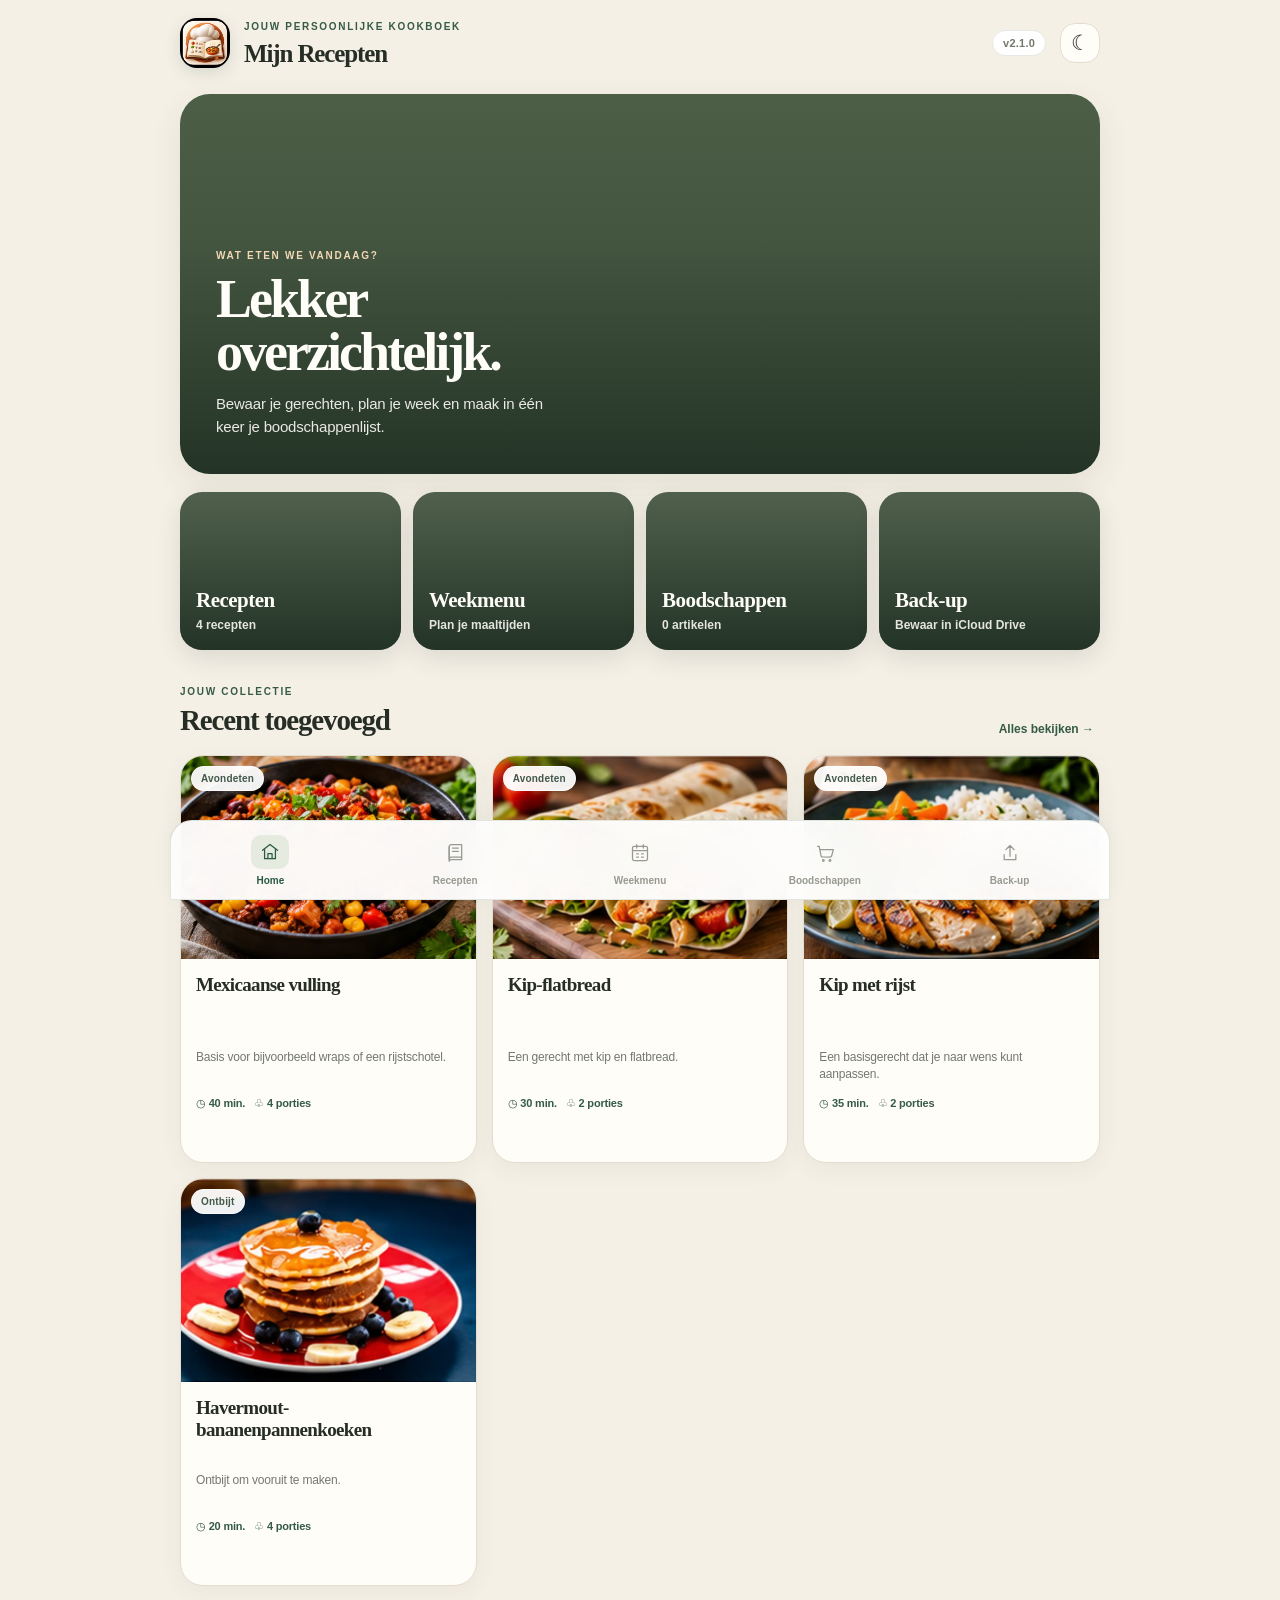
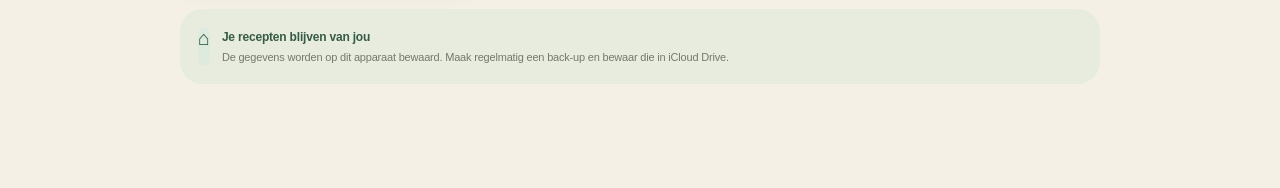
==== commit 920667b8: "Release Mijn Recepten v2.1.0" ====
--- a/index.html
+++ b/index.html
@@ -11,7 +11,7 @@
   <meta name="description" content="Jouw persoonlijke receptenboek, weekmenu en boodschappenlijst.">
   <title>Mijn Recepten</title>
   <link rel="manifest" href="manifest.webmanifest">
-  <link rel="stylesheet" href="styles.css?v=2.0.6">
+  <link rel="stylesheet" href="styles.css?v=2.1.0">
 </head>
 <body>
   <div class="app-shell">
@@ -125,6 +125,6 @@
   <dialog id="detailDialog" class="modal detail-modal"><div id="recipeDetail"></div></dialog>
   <dialog id="weekPickerDialog" class="modal"><form method="dialog" id="weekPickerForm"><div class="modal-header"><div><p class="eyebrow">WEEKMENU</p><h2>Maaltijd plannen</h2></div><button type="button" class="icon-button" id="closeWeekPicker">×</button></div><input type="hidden" id="weekDayKey"><label class="field-label">Kies een dag<select id="weekDaySelect" required><option value="">Selecteer een dag…</option><option value="ma">Maandag</option><option value="di">Dinsdag</option><option value="wo">Woensdag</option><option value="do">Donderdag</option><option value="vr">Vrijdag</option><option value="za">Zaterdag</option><option value="zo">Zondag</option></select></label><label class="field-label">Kies een recept<select id="weekRecipeSelect"></select></label><label class="field-label">Aantal personen<input id="weekServings" type="number" min="1" max="100" value="2"></label><div class="button-row modal-actions"><button type="button" class="secondary-button" id="removeWeekMeal">Verwijderen</button><button type="submit" class="primary-button">Opslaan</button></div></form></dialog>
   <div id="toast" class="toast" role="status" aria-live="polite"></div>
-  <script src="app.js?v=2.0.6"></script>
+  <script src="app.js?v=2.1.0"></script>
 </body>
 </html>
--- a/styles.css
+++ b/styles.css
@@ -521,3 +521,13 @@
   .step-drag-handle{width:22px}
   .step-row-actions button{width:30px}
 }
+
+/* Mijn Recepten 2.1.0 — handmatig categoriseren en slepen */
+.shopping-category-select{max-width:112px;min-width:0;border:1px solid var(--line);border-radius:9px;background:var(--surface);color:var(--muted);font-size:10px;padding:5px 3px}
+.shopping-item{cursor:grab}
+.shopping-item:active{cursor:grabbing}
+.shopping-item.is-dragging{opacity:.45}
+.shopping-group.is-drop-target{outline:2px dashed var(--green);outline-offset:2px;background:var(--green-pale)}
+@media(max-width:420px){.shopping-category-select{max-width:94px;font-size:9px;padding:5px 1px}.shopping-item{gap:7px}}
+
+.shopping-item{touch-action:pan-y}.shopping-item.is-dragging{opacity:.4;outline:1px dashed var(--green)}
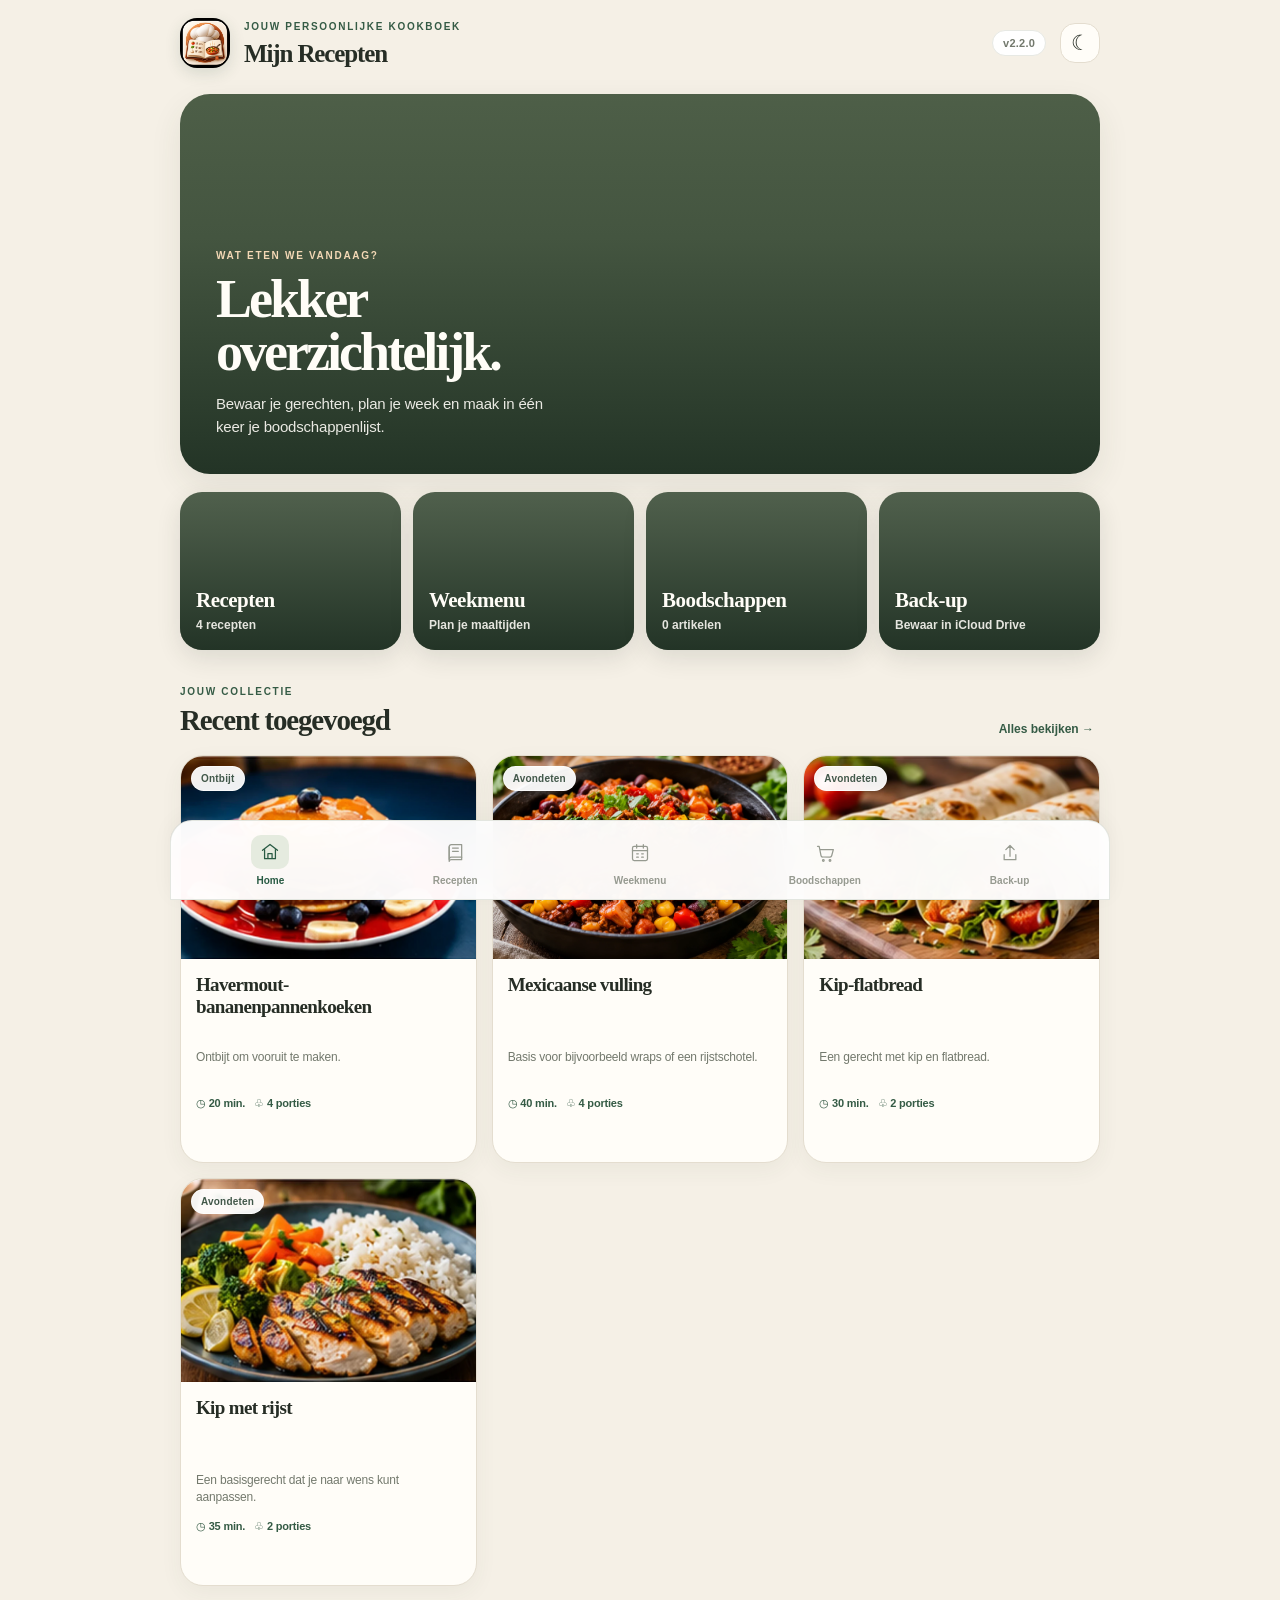
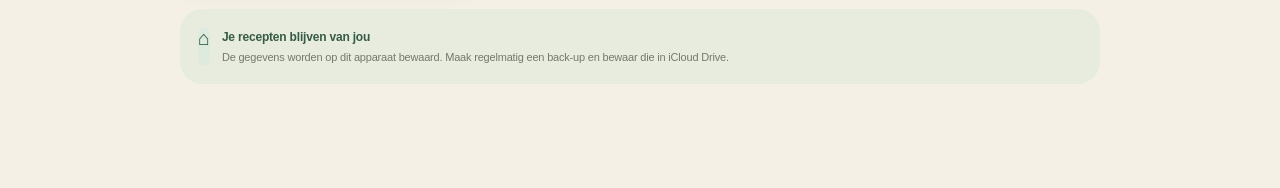
==== commit 44d9c67e: "Release Mijn Recepten v2.2.0" ====
--- a/index.html
+++ b/index.html
@@ -11,7 +11,7 @@
   <meta name="description" content="Jouw persoonlijke receptenboek, weekmenu en boodschappenlijst.">
   <title>Mijn Recepten</title>
   <link rel="manifest" href="manifest.webmanifest">
-  <link rel="stylesheet" href="styles.css?v=2.1.0">
+  <link rel="stylesheet" href="styles.css?v=2.2.0">
 </head>
 <body>
   <div class="app-shell">
@@ -123,8 +123,8 @@
   </dialog>
 
   <dialog id="detailDialog" class="modal detail-modal"><div id="recipeDetail"></div></dialog>
-  <dialog id="weekPickerDialog" class="modal"><form method="dialog" id="weekPickerForm"><div class="modal-header"><div><p class="eyebrow">WEEKMENU</p><h2>Maaltijd plannen</h2></div><button type="button" class="icon-button" id="closeWeekPicker">×</button></div><input type="hidden" id="weekDayKey"><label class="field-label">Kies een dag<select id="weekDaySelect" required><option value="">Selecteer een dag…</option><option value="ma">Maandag</option><option value="di">Dinsdag</option><option value="wo">Woensdag</option><option value="do">Donderdag</option><option value="vr">Vrijdag</option><option value="za">Zaterdag</option><option value="zo">Zondag</option></select></label><label class="field-label">Kies een recept<select id="weekRecipeSelect"></select></label><label class="field-label">Aantal personen<input id="weekServings" type="number" min="1" max="100" value="2"></label><div class="button-row modal-actions"><button type="button" class="secondary-button" id="removeWeekMeal">Verwijderen</button><button type="submit" class="primary-button">Opslaan</button></div></form></dialog>
+  <dialog id="weekPickerDialog" class="modal"><form method="dialog" id="weekPickerForm"><div class="modal-header"><div><p class="eyebrow">WEEKMENU</p><h2>Gerecht plannen</h2></div><button type="button" class="icon-button" id="closeWeekPicker">×</button></div><input type="hidden" id="weekDayKey"><input type="hidden" id="weekMealId"><label class="field-label">Kies een dag<select id="weekDaySelect" required><option value="">Selecteer een dag…</option><option value="ma">Maandag</option><option value="di">Dinsdag</option><option value="wo">Woensdag</option><option value="do">Donderdag</option><option value="vr">Vrijdag</option><option value="za">Zaterdag</option><option value="zo">Zondag</option></select></label><label class="field-label">Wat wil je toevoegen?<select id="weekEntryType"><option value="recipe">Een bestaand recept</option><option value="custom">Een vrij gerecht (zonder recept)</option></select></label><label class="field-label" id="weekRecipeField">Kies een recept<select id="weekRecipeSelect"></select></label><label class="field-label hidden" id="weekCustomField">Naam van het gerecht<input id="weekCustomName" type="text" maxlength="100" placeholder="Bijv. diepvriespizza of afhalen"></label><label class="field-label">Type gerecht<select id="weekMealType"><option>Hoofdgerecht</option><option>Bijgerecht</option><option>Ontbijt</option><option>Lunch</option><option>Dessert</option><option>Snack</option><option>Overig</option></select></label><label class="field-label" id="weekServingsField">Aantal personen<input id="weekServings" type="number" min="1" max="100" value="2"></label><div class="button-row modal-actions"><button type="button" class="secondary-button" id="removeWeekMeal">Verwijderen</button><button type="submit" class="primary-button">Opslaan</button></div></form></dialog>
   <div id="toast" class="toast" role="status" aria-live="polite"></div>
-  <script src="app.js?v=2.1.0"></script>
+  <script src="app.js?v=2.2.0"></script>
 </body>
 </html>
--- a/styles.css
+++ b/styles.css
@@ -531,3 +531,18 @@
 @media(max-width:420px){.shopping-category-select{max-width:94px;font-size:9px;padding:5px 1px}.shopping-item{gap:7px}}
 
 .shopping-item{touch-action:pan-y}.shopping-item.is-dragging{opacity:.4;outline:1px dashed var(--green)}
+
+/* Weekmenu v2.2.0: meerdere gerechten per dag en vrije gerechten */
+.week-day { align-items: start; grid-template-columns:56px minmax(0,1fr); }
+.week-meals-list { min-width:0; display:flex; flex-direction:column; gap:8px; }
+.week-planned-item,.week-empty { min-width:0; display:flex; align-items:center; gap:9px; padding:7px; border-radius:13px; background:var(--bg); }
+.week-planned-item { cursor:grab; }
+.week-planned-item.is-dragging { opacity:.45; }
+.week-planned-item.drop-target { outline:2px dashed var(--green); }
+.week-planned-item .week-recipe-thumb { flex:0 0 54px; width:54px; height:52px; }
+.week-custom-thumb { flex:0 0 44px; width:44px; height:44px; display:grid; place-items:center; border-radius:11px; background:var(--green-pale); color:var(--green); font-size:22px; }
+.week-edit { flex:0 0 30px; width:30px; height:32px; border:0; border-radius:9px; background:var(--surface); color:var(--green); font-size:21px; }
+.week-drag { color:var(--muted); font-size:18px; cursor:grab; }
+.week-add-inline { align-self:flex-start; border:0; background:transparent; color:var(--green); font-weight:700; font-size:11px; padding:7px 4px; }
+.week-meal-copy strong { display:block; overflow-wrap:anywhere; }
+@media(max-width:420px){.week-day{grid-template-columns:42px minmax(0,1fr);}.week-day>.day-label{grid-row:1;min-height:48px}.week-meals-list{grid-column:2}.week-planned-item .week-recipe-thumb{flex-basis:46px;width:46px;height:46px}.week-drag{display:none}}
